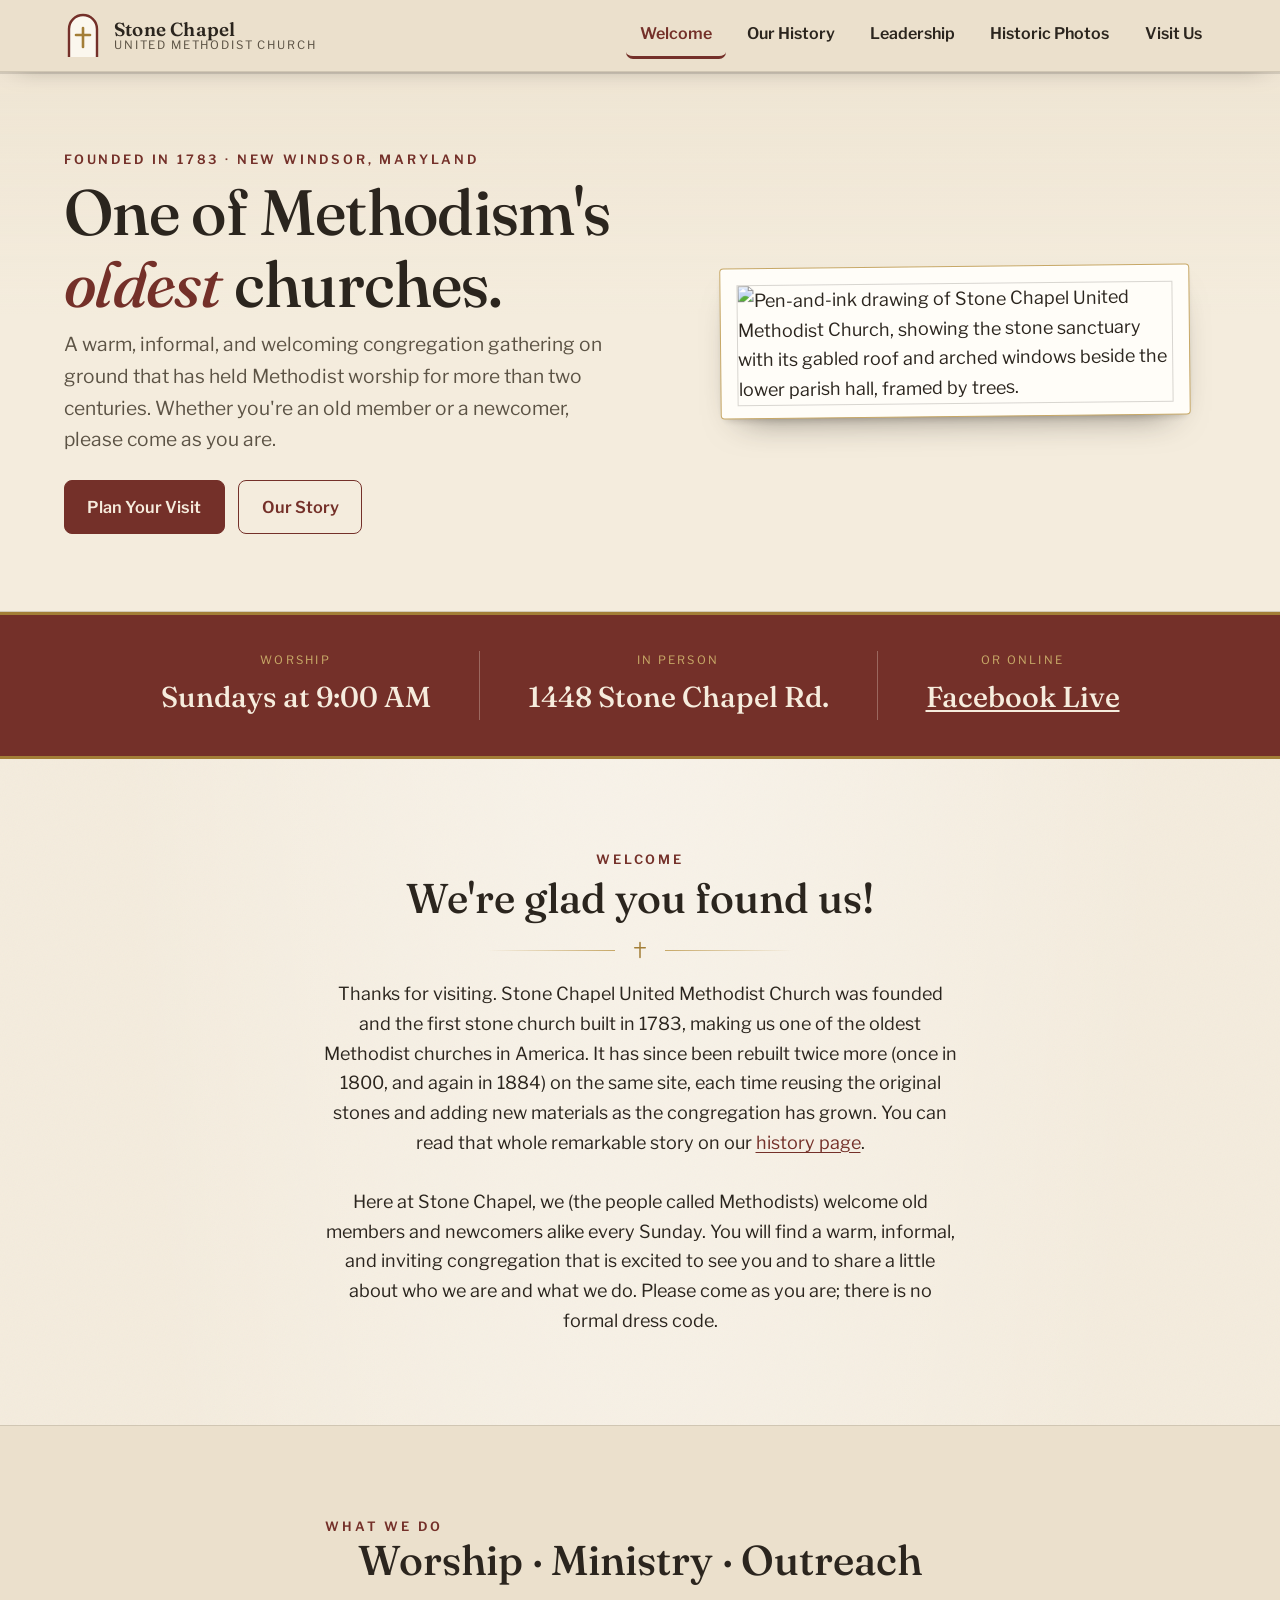
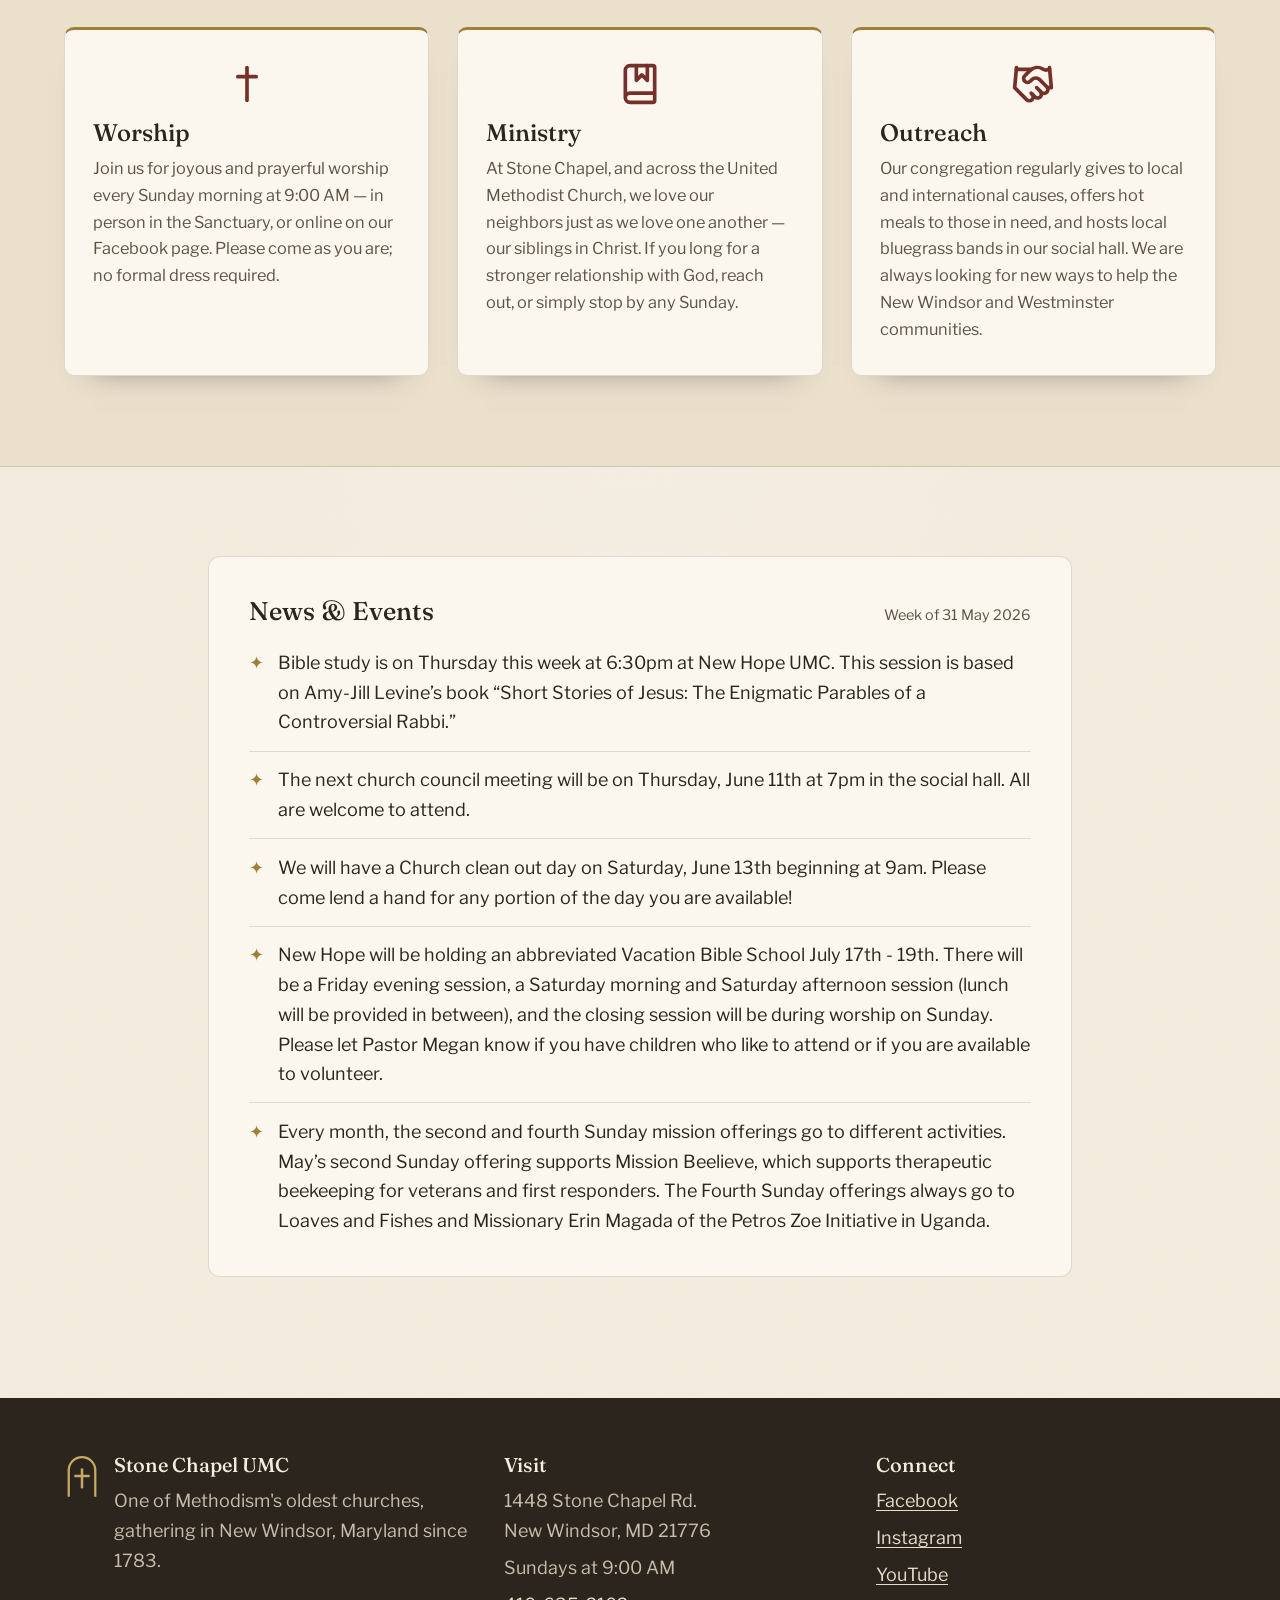
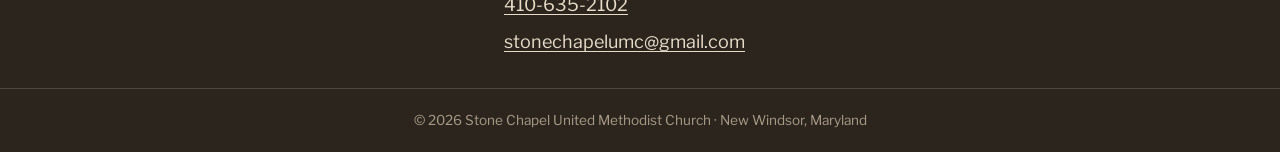
==== index.html @ 54eaf7ef "Added initial batch of site files." ====
<!doctype html>
<html lang="en">
    <head>
        <meta charset="UTF-8" />
        <meta name="viewport" content="width=device-width, initial-scale=1" />
        <title>Stone Chapel United Methodist Church — New Windsor, MD</title>
        <meta
            name="description"
            content="Stone Chapel UMC in New Windsor, Maryland — one of the oldest Methodist churches in America, founded in 1783. Worship with us Sundays at 9:00 AM, in person and on Facebook Live."
        />
        <link rel="canonical" href="https://stone-chapel.org/" />
        <meta
            property="og:title"
            content="Stone Chapel United Methodist Church"
        />
        <meta
            property="og:description"
            content="One of Methodism's oldest churches. Worship with us Sundays at 9:00 AM in New Windsor, Maryland."
        />
        <meta property="og:type" content="website" />
        <meta property="og:url" content="https://stone-chapel.org/" />
        <link rel="preconnect" href="https://fonts.googleapis.com" />
        <link rel="preconnect" href="https://fonts.gstatic.com" crossorigin />
        <link
            href="https://fonts.googleapis.com/css2?family=Fraunces:ital,opsz,wght@0,9..144,400..600;1,9..144,400..600&family=Libre+Franklin:wght@400;500;600;700&display=swap"
            rel="stylesheet"
        />
        <link rel="stylesheet" href="styles.css" />
    </head>
    <body>
        <a class="skip-link" href="#main">Skip to content</a>

        <!-- ===== HEADER / NAVIGATION =====
     To change a menu label, edit the text inside the <a> tags below
     on EVERY page (this nav is repeated on each page). -->
        <header class="site-header">
            <div class="wrap header-inner">
                <a
                    class="brand"
                    href="index.html"
                    aria-label="Stone Chapel UMC home"
                >
                    <svg
                        class="mark"
                        viewBox="0 0 38 46"
                        role="img"
                        aria-hidden="true"
                    >
                        <path
                            d="M5 45 V17 A14 14 0 0 1 33 17 V45"
                            fill="#FBF7EE"
                            stroke="#743029"
                            stroke-width="2.4"
                            stroke-linejoin="round"
                        />
                        <line
                            x1="19"
                            y1="16"
                            x2="19"
                            y2="35"
                            stroke="#A37E37"
                            stroke-width="2.6"
                            stroke-linecap="round"
                        />
                        <line
                            x1="12"
                            y1="23"
                            x2="26"
                            y2="23"
                            stroke="#A37E37"
                            stroke-width="2.6"
                            stroke-linecap="round"
                        />
                    </svg>
                    <span class="brand-text">
                        <span class="brand-name">Stone Chapel</span>
                        <span class="brand-tag">United Methodist Church</span>
                    </span>
                </a>
                <nav aria-label="Primary">
                    <ul class="tabs">
                        <li>
                            <a href="index.html" aria-current="page">Welcome</a>
                        </li>
                        <li><a href="history/">Our History</a></li>
                        <li><a href="staff/">Leadership</a></li>
                        <li><a href="photos/">Historic Photos</a></li>
                        <li><a href="contact-us/">Visit Us</a></li>
                    </ul>
                </nav>
            </div>
        </header>

        <main id="main">
            <!-- ===== HERO ===== -->
            <section class="hero">
                <div class="wrap hero-inner">
                    <div>
                        <p class="eyebrow reveal">
                            Founded in 1783 &middot; New Windsor, Maryland
                        </p>
                        <h1 class="reveal d1">
                            One of Methodism's <em>oldest</em> churches.
                        </h1>
                        <p class="hero-lead reveal d2">
                            A warm, informal, and welcoming congregation
                            gathering on ground that has held Methodist worship
                            for more than two centuries. Whether you're an old
                            member or a newcomer, please come as you are.
                        </p>
                        <div class="btn-row reveal d3">
                            <a class="btn btn-primary" href="contact-us/"
                                >Plan Your Visit</a
                            >
                            <a class="btn btn-ghost" href="history/"
                                >Our Story</a
                            >
                        </div>
                    </div>
                    <div class="hero-art reveal d2">
                        <figure class="hero-plate">
                            <img
                                src="assets/church-illustration.jpg"
                                alt="Pen-and-ink drawing of Stone Chapel United Methodist Church, showing the stone sanctuary with its gabled roof and arched windows beside the lower parish hall, framed by trees."
                            />
                            <!-- <figcaption>
                                Stone Chapel United Methodist Church &middot;
                                Est. 1783
                            </figcaption> -->
                        </figure>
                    </div>
                </div>
            </section>

            <!-- ===== WORSHIP "WHEN & WHERE" BAND — the most important info ===== -->
            <section
                class="worship-band"
                aria-label="Worship times and location"
            >
                <div class="wrap">
                    <div class="worship-item">
                        <span class="label">Worship</span>
                        <span class="value">Sundays at 9:00 AM</span>
                    </div>
                    <div class="worship-divider" aria-hidden="true"></div>
                    <div class="worship-item">
                        <span class="label">In Person</span>
                        <span class="value">1448 Stone Chapel Rd.</span>
                    </div>
                    <div class="worship-divider" aria-hidden="true"></div>
                    <div class="worship-item">
                        <span class="label">Or Online</span>
                        <span class="value"
                            ><a href="https://www.facebook.com/stonechapelUMC/"
                                >Facebook Live</a
                            ></span
                        >
                    </div>
                </div>
            </section>

            <!-- ===== WELCOME ===== -->
            <section class="section">
                <div class="narrow center">
                    <p class="eyebrow">Welcome</p>
                    <h2
                        style="
                            font-family: var(--display);
                            font-size: clamp(1.9rem, 4vw, 2.6rem);
                            margin: 0.3rem 0 1rem;
                        "
                    >
                        We're glad you found us!
                    </h2>
                    <div class="flourish" aria-hidden="true">
                        <svg viewBox="0 0 24 24">
                            <path
                                d="M12 2v20M5 9h14"
                                stroke="#A37E37"
                                stroke-width="2"
                                stroke-linecap="round"
                            />
                        </svg>
                    </div>
                    <p style="margin-inline: auto">
                        Thanks for visiting. Stone Chapel United Methodist
                        Church was founded and the first stone church built in
                        1783, making us one of the oldest Methodist churches in
                        America. It has since been rebuilt twice more (once in
                        1800, and again in 1884) on the same site, each time
                        reusing the original stones and adding new materials as
                        the congregation has grown. You can read that whole
                        remarkable story on our
                        <a href="history/">history page</a>.
                    </p>
                    <br />
                    <p style="margin-inline: auto">
                        Here at Stone Chapel, we (the people called Methodists)
                        welcome old members and newcomers alike every Sunday.
                        You will find a warm, informal, and inviting
                        congregation that is excited to see you and to share a
                        little about who we are and what we do. Please come as
                        you are; there is no formal dress code.
                    </p>
                </div>
            </section>

            <!-- ===== THREE THEMES ===== -->
            <section
                class="section"
                style="
                    background: var(--parchment-deep);
                    border-block: 1px solid var(--line);
                "
            >
                <div class="wrap">
                    <div class="section-head">
                        <p class="eyebrow">What We Do</p>
                        <h2>Worship &middot; Ministry &middot; Outreach</h2>
                    </div>
                    <div class="themes">
                        <article class="theme-card reveal">
                            <svg
                                class="icon"
                                viewBox="0 0 24 24"
                                fill="none"
                                stroke="currentColor"
                                stroke-width="2"
                                stroke-linecap="round"
                                stroke-linejoin="round"
                                aria-hidden="true"
                            >
                                <path d="M12 3v18" />
                                <path d="M7 8h10" />
                            </svg>
                            <h3>Worship</h3>
                            <p>
                                Join us for joyous and prayerful worship every
                                Sunday morning at 9:00 AM &mdash; in person in
                                the Sanctuary, or online on our Facebook page.
                                Please come as you are; no formal dress
                                required.
                            </p>
                        </article>
                        <article class="theme-card reveal d1">
                            <svg
                                class="icon"
                                viewBox="0 0 24 24"
                                fill="none"
                                stroke="currentColor"
                                stroke-width="2"
                                stroke-linecap="round"
                                stroke-linejoin="round"
                                aria-hidden="true"
                            >
                                <path d="M10 2v8l3-3 3 3V2" />
                                <path
                                    d="M4 19.5v-15A2.5 2.5 0 0 1 6.5 2H19a1 1 0 0 1 1 1v18a1 1 0 0 1-1 1H6.5a1 1 0 0 1 0-5H20"
                                />
                            </svg>
                            <h3>Ministry</h3>
                            <p>
                                At Stone Chapel, and across the United Methodist
                                Church, we love our neighbors just as we love
                                one another &mdash; our siblings in Christ. If
                                you long for a stronger relationship with God,
                                reach out, or simply stop by any Sunday.
                            </p>
                        </article>
                        <article class="theme-card reveal d2">
                            <svg
                                class="icon"
                                viewBox="0 0 24 24"
                                fill="none"
                                stroke="currentColor"
                                stroke-width="2"
                                stroke-linecap="round"
                                stroke-linejoin="round"
                                aria-hidden="true"
                            >
                                <path d="m11 17 2 2a1 1 0 1 0 3-3" />
                                <path
                                    d="m14 14 2.5 2.5a1 1 0 1 0 3-3l-3.88-3.88a3 3 0 0 0-4.24 0l-.88.88a1 1 0 1 1-3-3l2.81-2.81a5.79 5.79 0 0 1 7.06-.87l.47.28a2 2 0 0 0 1.42.25L21 4"
                                />
                                <path d="m21 3 1 11h-2" />
                                <path d="M3 3 2 14l6.5 6.5a1 1 0 1 0 3-3" />
                                <path d="M3 4h8" />
                            </svg>
                            <h3>Outreach</h3>
                            <p>
                                Our congregation regularly gives to local and
                                international causes, offers hot meals to those
                                in need, and hosts local bluegrass bands in our
                                social hall. We are always looking for new ways
                                to help the New Windsor and Westminster
                                communities.
                            </p>
                        </article>
                    </div>
                </div>
            </section>

            <!-- ===== NEWS / ANNOUNCEMENTS =====
       THIS IS THE ONE PLACE TO UPDATE WEEKLY ANNOUNCEMENTS.
       Change the date in <span class="asof"> and edit the <li> items below. -->
            <section class="section">
                <div class="wrap" style="max-width: 54rem">
                    <div class="news">
                        <div class="news-head">
                            <h3>News &amp; Events</h3>
                            <span class="asof">Week of 31 May 2026</span>
                        </div>
                        <ul>
                            <li>
                                <p>
                                    Bible study is on Thursday this week at
                                    6:30pm at New Hope UMC. This session is
                                    based on Amy-Jill Levine’s book “Short
                                    Stories of Jesus: The Enigmatic Parables of
                                    a Controversial Rabbi.”
                                </p>
                            </li>
                            <li>
                                <p>
                                    The next church council meeting will be on
                                    Thursday, June 11th at 7pm in the social
                                    hall. All are welcome to attend.
                                </p>
                            </li>
                            <li>
                                <p>
                                    We will have a Church clean out day on
                                    Saturday, June 13th beginning at 9am. Please
                                    come lend a hand for any portion of the day
                                    you are available!
                                </p>
                            </li>
                            <li>
                                <p>
                                    New Hope will be holding an abbreviated
                                    Vacation Bible School July 17th - 19th.
                                    There will be a Friday evening session, a
                                    Saturday morning and Saturday afternoon
                                    session (lunch will be provided in between),
                                    and the closing session will be during
                                    worship on Sunday. Please let Pastor Megan
                                    know if you have children who like to attend
                                    or if you are available to volunteer.
                                </p>
                            </li>
                            <li>
                                <p>
                                    Every month, the second and fourth Sunday
                                    mission offerings go to different
                                    activities. May’s second Sunday offering
                                    supports Mission Beelieve, which supports
                                    therapeutic beekeeping for veterans and
                                    first responders. The Fourth Sunday
                                    offerings always go to Loaves and Fishes and
                                    Missionary Erin Magada of the Petros Zoe
                                    Initiative in Uganda.
                                </p>
                            </li>
                        </ul>
                    </div>
                </div>
            </section>
        </main>

        <!-- ===== FOOTER ===== -->
        <footer class="site-footer">
            <div class="wrap footer-inner">
                <div>
                    <div class="footer-brand">
                        <svg
                            class="mark"
                            viewBox="0 0 38 46"
                            aria-hidden="true"
                        >
                            <path
                                d="M5 45 V17 A14 14 0 0 1 33 17 V45"
                                fill="none"
                                stroke="#C7A867"
                                stroke-width="2.4"
                                stroke-linejoin="round"
                            />
                            <line
                                x1="19"
                                y1="16"
                                x2="19"
                                y2="35"
                                stroke="#C7A867"
                                stroke-width="2.6"
                                stroke-linecap="round"
                            />
                            <line
                                x1="12"
                                y1="23"
                                x2="26"
                                y2="23"
                                stroke="#C7A867"
                                stroke-width="2.6"
                                stroke-linecap="round"
                            />
                        </svg>
                        <div>
                            <h4>Stone Chapel UMC</h4>
                            <p>
                                One of Methodism's oldest churches, gathering in
                                New Windsor, Maryland since 1783.
                            </p>
                        </div>
                    </div>
                </div>
                <div>
                    <h4>Visit</h4>
                    <ul class="footer-links">
                        <li>
                            1448 Stone Chapel Rd.<br />New Windsor, MD 21776
                        </li>
                        <li>Sundays at 9:00 AM</li>
                        <li><a href="tel:+14106352102">410-635-2102</a></li>
                        <li>
                            <a href="mailto:stonechapelumc@gmail.com"
                                >stonechapelumc@gmail.com</a
                            >
                        </li>
                    </ul>
                </div>
                <div>
                    <h4>Connect</h4>
                    <ul class="footer-links">
                        <li>
                            <a href="https://www.facebook.com/stonechapelUMC/"
                                >Facebook</a
                            >
                        </li>
                        <li>
                            <a href="https://www.instagram.com/stonechapelumcmd"
                                >Instagram</a
                            >
                        </li>
                        <li>
                            <a
                                href="https://www.youtube.com/channel/UCcFoDdDNUgQaT7s1p5VLagA"
                                >YouTube</a
                            >
                        </li>
                    </ul>
                </div>
            </div>
            <div class="footer-bottom">
                &copy; <span id="yr">2026</span> Stone Chapel United Methodist
                Church &middot; New Windsor, Maryland
            </div>
        </footer>
        <script>
            document.getElementById("yr").textContent =
                new Date().getFullYear();
        </script>
    </body>
</html>
---- styles.css ----
/* ============================================================
   STONE CHAPEL UNITED METHODIST CHURCH
   Shared stylesheet — "Etched in Stone"
   A warm, historic, highly legible design for an old congregation.
   Edit colors and type here once; every page updates.
   ============================================================ */

/* ---- Fonts (loaded from Google Fonts in each page's <head>) ----
   Display:  Fraunces  — a warm, antique-feeling serif for headings
   Body:     Libre Franklin — a clean, legible American grotesque   */

:root {
  /* Palette — warm parchment, ink, oxblood, antique gold, stone */
  --parchment:       #F4ECDD;
  --parchment-deep:  #EBE0CC;
  --surface:         #FBF7EE;
  --ink:             #2B251E;
  --ink-soft:        #5C5345;
  --oxblood:         #743029;
  --oxblood-deep:    #57211C;
  --gold:            #A37E37;
  --gold-soft:       #C7A867;
  --stone:           #9A8F7D;
  --stone-light:     #CFC5B2;
  --line:            rgba(43, 37, 30, 0.14);
  --line-strong:     rgba(43, 37, 30, 0.30);

  --display: "Fraunces", Georgia, "Times New Roman", serif;
  --body:    "Libre Franklin", "Segoe UI", system-ui, -apple-system, sans-serif;

  /* Comfortable reading measure */
  --measure: 40rem;
  --wide:    72rem;
}

/* ---- Reset ---- */
*, *::before, *::after { box-sizing: border-box; margin: 0; padding: 0; }

html { scroll-behavior: smooth; }
@media (prefers-reduced-motion: reduce) {
  html { scroll-behavior: auto; }
  *, *::before, *::after { animation: none !important; transition: none !important; }
}

body {
  font-family: var(--body);
  font-size: 1.125rem;          /* 18px — generous for older readers */
  line-height: 1.65;
  color: var(--ink);
  background-color: var(--parchment);
  /* Subtle paper grain */
  background-image:
    radial-gradient(ellipse at top, rgba(255,255,255,0.45), transparent 60%),
    url("data:image/svg+xml,%3Csvg xmlns='http://www.w3.org/2000/svg' width='120' height='120'%3E%3Cfilter id='n'%3E%3CfeTurbulence type='fractalNoise' baseFrequency='0.9' numOctaves='2' stitchTiles='stitch'/%3E%3C/filter%3E%3Crect width='100%25' height='100%25' filter='url(%23n)' opacity='0.035'/%3E%3C/svg%3E");
  -webkit-font-smoothing: antialiased;
  text-rendering: optimizeLegibility;
  min-height: 100vh;
}

/* ---- Skip link (accessibility) ---- */
.skip-link {
  position: absolute;
  left: -999px;
  top: 0;
  background: var(--ink);
  color: var(--parchment);
  padding: 0.75rem 1.25rem;
  z-index: 200;
  border-radius: 0 0 6px 0;
}
.skip-link:focus { left: 0; }

/* ---- Typography ---- */
h1, h2, h3, h4 {
  font-family: var(--display);
  font-weight: 500;
  line-height: 1.12;
  color: var(--ink);
  font-optical-sizing: auto;
}
p { max-width: var(--measure); }
a { color: var(--oxblood); text-underline-offset: 3px; }
a:hover { color: var(--oxblood-deep); }

:focus-visible {
  outline: 3px solid var(--gold);
  outline-offset: 3px;
  border-radius: 2px;
}

.eyebrow {
  font-family: var(--body);
  font-size: 0.8rem;
  font-weight: 600;
  letter-spacing: 0.22em;
  text-transform: uppercase;
  color: var(--oxblood);
}

/* ---- Layout helpers ---- */
.wrap   { width: min(var(--wide), 92%); margin-inline: auto; }
.narrow { width: min(var(--measure), 92%); margin-inline: auto; }
.section { padding: clamp(3rem, 7vw, 6rem) 0; }
.center { text-align: center; }

/* Decorative center flourish: ✦ flanked by rules */
.flourish {
  display: flex;
  align-items: center;
  justify-content: center;
  gap: 1rem;
  color: var(--gold);
  margin: 1.25rem auto;
}
.flourish::before, .flourish::after {
  content: "";
  height: 1px;
  width: min(8rem, 22vw);
  background: linear-gradient(90deg, transparent, var(--gold-soft));
}
.flourish::after { transform: scaleX(-1); }
.flourish svg { width: 18px; height: 18px; flex: none; }

/* ============================================================
   HEADER + TABULAR NAVIGATION
   A simple, high-contrast tab bar. No hidden menus — on small
   screens the tabs wrap into large, tappable rows.
   ============================================================ */
.site-header {
  position: sticky;
  top: 0;
  z-index: 100;
  background: var(--parchment-deep);
  border-bottom: 1px solid var(--line);
  box-shadow: 0 2px 0 var(--line), 0 10px 24px -18px rgba(43,37,30,0.5);
}
.header-inner {
  display: flex;
  flex-wrap: wrap;
  align-items: center;
  justify-content: space-between;
  gap: 0.5rem 1.5rem;
  padding: 0.75rem 0;
}
.brand { display: flex; align-items: center; gap: 0.75rem; text-decoration: none; }
.brand .mark { width: 38px; height: 46px; flex: none; }
.brand-text { display: flex; flex-direction: column; line-height: 1.05; }
.brand-name {
  font-family: var(--display);
  font-weight: 600;
  font-size: 1.18rem;
  color: var(--ink);
  letter-spacing: 0.01em;
}
.brand-tag {
  font-size: 0.72rem;
  letter-spacing: 0.16em;
  text-transform: uppercase;
  color: var(--ink-soft);
}

/* Tabs */
.tabs {
  display: flex;
  flex-wrap: wrap;
  gap: 0.15rem 0.4rem;
  list-style: none;
}
.tabs a {
  display: block;
  font-family: var(--body);
  font-weight: 600;
  font-size: 1rem;
  color: var(--ink);
  text-decoration: none;
  padding: 0.55rem 0.9rem;
  border-radius: 7px;
  border-bottom: 3px solid transparent;
  transition: background-color 0.15s ease, border-color 0.15s ease, color 0.15s ease;
}
.tabs a:hover { background: rgba(116,48,41,0.08); color: var(--oxblood); }
.tabs a[aria-current="page"] {
  color: var(--oxblood);
  border-bottom-color: var(--oxblood);
}

/* ============================================================
   HERO (home)
   ============================================================ */
.hero {
  position: relative;
  overflow: hidden;
  background:
    linear-gradient(180deg, rgba(235,224,204,0.55), transparent 45%),
    var(--parchment);
  border-bottom: 1px solid var(--line);
}
.hero-inner {
  display: grid;
  grid-template-columns: 1.05fr 0.95fr;
  gap: clamp(1.5rem, 4vw, 3.5rem);
  align-items: center;
  padding: clamp(2.5rem, 6vw, 5rem) 0;
}
.hero h1 {
  font-size: clamp(2.4rem, 5.5vw, 4rem);
  font-weight: 500;
  letter-spacing: -0.01em;
  margin: 0.4rem 0 0.6rem;
}
.hero h1 em { font-style: italic; color: var(--oxblood); }
.hero-lead {
  font-size: 1.2rem;
  color: var(--ink-soft);
  max-width: 34rem;
}
.hero-art { display: flex; justify-content: center; }
.hero-art svg { width: 100%; max-width: 460px; height: auto; }

/* Pen-and-ink illustration framed as a "tipped-in plate" */
.hero-plate {
  margin: 0;
  width: 100%;
  max-width: 470px;
  background: #FFFDF8;                 /* clean cream mat behind the white drawing */
  padding: 16px 16px 12px;
  border: 1px solid var(--gold-soft);
  border-radius: 4px;
  box-shadow:
    0 1px 0 rgba(255,255,255,0.7) inset,
    0 18px 36px -22px rgba(43,37,30,0.65),
    0 4px 10px -6px rgba(43,37,30,0.4);
  transform: rotate(-0.6deg);          /* a hair of tilt, like a pasted-in plate */
}
.hero-plate img {
  display: block;
  width: 100%;
  height: auto;
  border: 1px solid rgba(43,37,30,0.18);   /* thin keyline around the artwork */
}
.hero-plate figcaption {
  margin-top: 10px;
  text-align: center;
  font-family: var(--display);
  font-style: italic;
  font-size: 0.95rem;
  letter-spacing: 0.01em;
  color: var(--ink-soft);
}

@media (max-width: 820px) {
  .hero-inner { grid-template-columns: 1fr; text-align: center; }
  .hero-lead { margin-inline: auto; }
  .hero-art { order: -1; }
  .hero-art svg { max-width: 320px; }
  .hero-plate { max-width: 380px; transform: none; }   /* sit straight on small screens */
}

/* ============================================================
   WORSHIP "WHEN & WHERE" FEATURE BAND — the most important info
   ============================================================ */
.worship-band {
  background: var(--oxblood);
  color: #F6ECDD;
  border-top: 3px solid var(--gold);
  border-bottom: 3px solid var(--gold);
}
.worship-band .wrap {
  display: flex;
  flex-wrap: wrap;
  align-items: center;
  justify-content: center;
  gap: clamp(1rem, 4vw, 3rem);
  padding: clamp(1.5rem, 3.5vw, 2.25rem) 0;
  text-align: center;
}
.worship-item { display: flex; flex-direction: column; gap: 0.15rem; }
.worship-item .label {
  font-size: 0.72rem; letter-spacing: 0.2em; text-transform: uppercase;
  color: var(--gold-soft);
}
.worship-item .value {
  font-family: var(--display);
  font-size: clamp(1.3rem, 2.6vw, 1.8rem);
  font-weight: 500;
}
.worship-item .value a { color: #F6ECDD; }
.worship-divider { width: 1px; align-self: stretch; background: rgba(246,236,221,0.3); }
@media (max-width: 700px) { .worship-divider { display: none; } }

/* ============================================================
   SECTION HEADINGS
   ============================================================ */
.section-head { text-align: center; margin-bottom: clamp(1.5rem, 4vw, 2.75rem); }
.section-head h2 { font-size: clamp(1.9rem, 4vw, 2.6rem); }

/* ============================================================
   THREE THEMES — Worship / Ministry / Outreach cards
   ============================================================ */
.themes {
  display: grid;
  grid-template-columns: repeat(3, 1fr);
  gap: clamp(1rem, 2.5vw, 1.75rem);
}
@media (max-width: 800px) { .themes { grid-template-columns: 1fr; } }
.theme-card {
  background: var(--surface);
  border: 1px solid var(--line);
  border-top: 3px solid var(--gold);
  border-radius: 10px;
  padding: 2rem 1.75rem;
  box-shadow: 0 18px 30px -28px rgba(43,37,30,0.7);
}
.theme-card .icon { width: 44px; height: 44px; color: var(--oxblood); margin: 0 auto 0.85rem; display: block; }
.theme-card h3 { font-size: 1.5rem; margin-bottom: 0.5rem; }
.theme-card p { color: var(--ink-soft); font-size: 1.02rem; }

/* ============================================================
   BUTTONS
   ============================================================ */
.btn {
  display: inline-flex;
  align-items: center;
  gap: 0.5rem;
  font-family: var(--body);
  font-weight: 600;
  font-size: 1.02rem;
  text-decoration: none;
  padding: 0.8rem 1.4rem;
  border-radius: 8px;
  border: 1.5px solid var(--oxblood);
  transition: transform 0.12s ease, background-color 0.15s ease, color 0.15s ease;
}
.btn-primary { background: var(--oxblood); color: #F6ECDD; }
.btn-primary:hover { background: var(--oxblood-deep); color: #fff; transform: translateY(-2px); }
.btn-ghost { background: transparent; color: var(--oxblood); }
.btn-ghost:hover { background: rgba(116,48,41,0.08); transform: translateY(-2px); }
.btn-row { display: flex; flex-wrap: wrap; gap: 0.85rem; margin-top: 1.5rem; }
.hero .btn-row { justify-content: flex-start; }
@media (max-width: 820px) { .hero .btn-row { justify-content: center; } }

/* ============================================================
   PROSE (history + long reading)
   ============================================================ */
.prose { font-size: 1.14rem; }
.prose h2 {
  font-size: clamp(1.7rem, 3.4vw, 2.2rem);
  margin: 2.5rem 0 0.85rem;
  color: var(--oxblood);
}
.prose h2:first-of-type { margin-top: 1rem; }
.prose p { margin-bottom: 1.15rem; }
.prose p + p { margin-top: 0; }
/* Drop cap on the first paragraph */
.prose > .lede::first-letter {
  font-family: var(--display);
  font-weight: 600;
  font-size: 3.4em;
  line-height: 0.8;
  float: left;
  padding: 0.08em 0.12em 0 0;
  color: var(--oxblood);
}
.prose .lede { font-size: 1.25rem; }

blockquote.pullquote {
  font-family: var(--display);
  font-style: italic;
  font-size: 1.5rem;
  line-height: 1.35;
  color: var(--oxblood);
  border-left: 3px solid var(--gold);
  padding: 0.25rem 0 0.25rem 1.5rem;
  margin: 2rem 0;
  max-width: 38rem;
}

/* Figures / image slots */
figure.plate {
  margin: 2rem 0;
  background: var(--surface);
  border: 1px solid var(--line);
  border-radius: 10px;
  overflow: hidden;
}
figure.plate img { display: block; width: 100%; height: auto; }
figure.plate .placeholder {
  display: grid;
  place-items: center;
  text-align: center;
  aspect-ratio: 16 / 10;
  background:
    repeating-linear-gradient(45deg, rgba(154,143,125,0.10) 0 14px, transparent 14px 28px),
    var(--parchment-deep);
  color: var(--ink-soft);
  padding: 1.5rem;
}
figure.plate .placeholder span { font-size: 0.95rem; max-width: 28rem; }
figure.plate figcaption {
  padding: 0.85rem 1.1rem;
  font-size: 0.95rem;
  color: var(--ink-soft);
  border-top: 1px solid var(--line);
}

/* ---- Almanac timeline (the 1783 list) ---- */
.almanac {
  background: var(--surface);
  border: 1px solid var(--line);
  border-radius: 12px;
  padding: clamp(1.5rem, 3vw, 2.25rem);
  margin: 2rem 0;
}
.almanac h3 {
  font-size: 1.35rem; color: var(--oxblood);
  text-align: center; margin-bottom: 0.35rem;
}
.almanac .sub { text-align: center; color: var(--ink-soft); font-size: 0.95rem; margin-bottom: 1.5rem; }
.almanac ul { list-style: none; display: grid; gap: 0.9rem; }
.almanac li {
  display: grid;
  grid-template-columns: auto 1fr;
  gap: 1rem;
  align-items: baseline;
  padding-bottom: 0.9rem;
  border-bottom: 1px dotted var(--line-strong);
}
.almanac li:last-child { border-bottom: none; padding-bottom: 0; }
.almanac .when {
  font-family: var(--display);
  font-weight: 600;
  color: var(--oxblood);
  white-space: nowrap;
}

/* ============================================================
   STAFF / LEADERSHIP
   ============================================================ */
.leader-grid {
  display: grid;
  grid-template-columns: repeat(auto-fit, minmax(220px, 1fr));
  gap: clamp(1.25rem, 3vw, 2rem);
}
.leader {
  text-align: center;
  background: var(--surface);
  border: 1px solid var(--line);
  border-radius: 12px;
  padding: 2rem 1.25rem;
}
.leader.pastor { grid-column: 1 / -1; border-top: 3px solid var(--gold); }
.avatar {
  width: 104px; height: 104px;
  margin: 0 auto 1rem;
  border-radius: 50%;
  display: grid; place-items: center;
  background: radial-gradient(circle at 35% 30%, var(--stone-light), var(--stone));
  color: var(--surface);
  font-family: var(--display);
  font-size: 2.1rem; font-weight: 600;
  border: 3px solid var(--surface);
  box-shadow: 0 0 0 1px var(--line), 0 14px 26px -20px rgba(43,37,30,0.8);
  overflow: hidden;
}
.leader.pastor .avatar { width: 132px; height: 132px; font-size: 2.6rem; }
.avatar img { width: 100%; height: 100%; object-fit: cover; }
.leader .role {
  font-size: 0.78rem; letter-spacing: 0.16em; text-transform: uppercase;
  color: var(--gold); font-weight: 600;
}
.leader .name { font-family: var(--display); font-size: 1.4rem; margin-top: 0.15rem; }
.leader.pastor .name { font-size: 1.7rem; }

/* ============================================================
   PHOTO GALLERY (stub)
   ============================================================ */
.gallery {
  display: grid;
  grid-template-columns: repeat(auto-fill, minmax(220px, 1fr));
  gap: 1rem;
}
.photo-slot {
  aspect-ratio: 4 / 3;
  border-radius: 10px;
  display: grid; place-items: center;
  text-align: center;
  padding: 1rem;
  background:
    repeating-linear-gradient(45deg, rgba(154,143,125,0.10) 0 14px, transparent 14px 28px),
    var(--parchment-deep);
  border: 1px dashed var(--line-strong);
  color: var(--ink-soft);
  font-size: 0.9rem;
}

/* ---- Clickable thumbnails ---- */
.gallery figure.plate {
  margin: 0;
  cursor: zoom-in;
  transition: transform 0.15s ease, box-shadow 0.15s ease;
}
.gallery figure.plate:hover,
.gallery figure.plate:focus-within {
  transform: translateY(-3px);
  box-shadow: 0 18px 30px -22px rgba(43,37,30,0.8);
}
.gallery figure.plate img {
  aspect-ratio: 4 / 3;
  object-fit: cover;          /* square-crops the thumbnail for a tidy grid */
  width: 100%;
  height: auto;
}
/* The thumbnail button wrapper keeps things keyboard-accessible */
.gallery .thumb-btn {
  display: block;
  width: 100%;
  padding: 0;
  border: 0;
  background: none;
  cursor: zoom-in;
  font: inherit;
  color: inherit;
  text-align: left;
}

/* ============================================================
   LIGHTBOX MODAL
   ============================================================ */
.lightbox {
  position: fixed;
  inset: 0;
  z-index: 1000;
  display: none;
  align-items: center;
  justify-content: center;
  background: rgba(28, 23, 18, 0.92);
  padding: clamp(1rem, 4vw, 3rem);
  opacity: 0;
  transition: opacity 0.2s ease;
}
.lightbox.open { display: flex; opacity: 1; }
.lightbox-figure {
  margin: 0;
  max-width: min(1100px, 100%);
  max-height: 100%;
  display: flex;
  flex-direction: column;
  align-items: center;
  gap: 0.9rem;
}
.lightbox-figure img {
  max-width: 100%;
  max-height: 78vh;
  width: auto;
  height: auto;
  border-radius: 4px;
  background: #FFFDF8;
  padding: 10px;
  box-shadow: 0 30px 60px -20px rgba(0,0,0,0.7);
}
.lightbox-figure figcaption {
  color: #E7DCC8;
  font-family: var(--display);
  font-style: italic;
  font-size: 1.05rem;
  text-align: center;
  max-width: 46rem;
}
.lightbox-counter {
  color: var(--gold-soft);
  font-size: 0.8rem;
  letter-spacing: 0.18em;
  text-transform: uppercase;
}
/* Controls */
.lb-btn {
  position: absolute;
  background: rgba(251, 247, 238, 0.10);
  border: 1px solid rgba(251, 247, 238, 0.30);
  color: #F6ECDD;
  width: 52px; height: 52px;
  border-radius: 50%;
  display: grid; place-items: center;
  cursor: pointer;
  transition: background-color 0.15s ease, transform 0.12s ease;
}
.lb-btn:hover { background: rgba(251, 247, 238, 0.22); }
.lb-btn svg { width: 24px; height: 24px; }
.lb-close { top: clamp(1rem,3vw,2rem); right: clamp(1rem,3vw,2rem); }
.lb-prev  { left: clamp(0.5rem,2vw,2rem); top: 50%; transform: translateY(-50%); }
.lb-next  { right: clamp(0.5rem,2vw,2rem); top: 50%; transform: translateY(-50%); }
.lb-prev:hover { transform: translateY(-50%) scale(1.06); }
.lb-next:hover { transform: translateY(-50%) scale(1.06); }
.lb-btn:focus-visible { outline: 3px solid var(--gold); outline-offset: 3px; }
/* When only one image is present, hide the cycling arrows */
.lightbox[data-single="true"] .lb-prev,
.lightbox[data-single="true"] .lb-next { display: none; }

@media (max-width: 600px) {
  .lb-prev { left: 0.4rem; }
  .lb-next { right: 0.4rem; }
  .lb-btn { width: 44px; height: 44px; }
  .lightbox-figure img { max-height: 70vh; }
}
@media (prefers-reduced-motion: reduce) {
  .lightbox, .gallery figure.plate, .lb-btn { transition: none; }
}

.note-card {
  background: var(--surface);
  border: 1px solid var(--line);
  border-left: 4px solid var(--gold);
  border-radius: 8px;
  padding: 1.5rem 1.75rem;
  margin: 2rem 0;
}
.note-card p { max-width: none; }

/* ============================================================
   CONTACT
   ============================================================ */
.contact-grid {
  display: grid;
  grid-template-columns: 1fr 1fr;
  gap: clamp(1.5rem, 4vw, 3rem);
}
@media (max-width: 760px) { .contact-grid { grid-template-columns: 1fr; } }
.contact-list { list-style: none; display: grid; gap: 1.5rem; }
.contact-list li { display: grid; grid-template-columns: auto 1fr; gap: 1rem; align-items: start; }
.contact-list .ci { width: 30px; height: 30px; color: var(--oxblood); margin-top: 0.2rem; }
.contact-list .k { font-size: 0.78rem; letter-spacing: 0.14em; text-transform: uppercase; color: var(--ink-soft); }
.contact-list .v { font-family: var(--display); font-size: 1.3rem; }
.contact-list .v a { text-decoration: none; }
.contact-list .v a:hover { text-decoration: underline; }
.social-row { display: flex; flex-wrap: wrap; gap: 0.75rem; margin-top: 0.75rem; }
.social-btn {
  display: inline-flex; align-items: center; gap: 0.5rem;
  text-decoration: none; font-weight: 600;
  padding: 0.7rem 1.1rem; border-radius: 8px;
  border: 1.5px solid var(--line-strong); color: var(--ink);
  transition: background-color 0.15s ease, transform 0.12s ease;
}
.social-btn:hover { background: rgba(116,48,41,0.07); transform: translateY(-2px); color: var(--oxblood); }
.social-btn svg { width: 20px; height: 20px; }

/* ============================================================
   NEWS / ANNOUNCEMENTS
   ============================================================ */
.news {
  background: var(--surface);
  border: 1px solid var(--line);
  border-radius: 12px;
  padding: clamp(1.5rem, 3.5vw, 2.5rem);
}
.news-head { display: flex; flex-wrap: wrap; align-items: baseline; justify-content: space-between; gap: 0.5rem; margin-bottom: 1.25rem; }
.news-head h3 { font-size: 1.6rem; }
.news .asof { font-size: 0.9rem; color: var(--ink-soft); }
.news ul { list-style: none; display: grid; gap: 0.85rem; }
.news li {
  display: grid; grid-template-columns: auto 1fr; gap: 0.85rem;
  padding-bottom: 0.85rem; border-bottom: 1px solid var(--line);
}
.news li:last-child { border-bottom: none; padding-bottom: 0; }
.news li::before { content: "✦"; color: var(--gold); }
.news li p { max-width: none; margin: 0; }

/* ============================================================
   FOOTER
   ============================================================ */
.site-footer {
  background: var(--ink);
  color: #D9CFBE;
  margin-top: 2rem;
}
.footer-inner {
  display: grid;
  grid-template-columns: 1.2fr 1fr 1fr;
  gap: 2rem;
  padding: clamp(2.5rem, 5vw, 3.5rem) 0 2rem;
}
@media (max-width: 760px) { .footer-inner { grid-template-columns: 1fr; gap: 1.75rem; text-align: center; } }
.site-footer h4 { font-family: var(--display); color: #F4ECDD; font-size: 1.25rem; margin-bottom: 0.6rem; }
.site-footer a { color: #E7DCC8; }
.site-footer p, .site-footer li { color: #C9BEAB; max-width: none; }
.footer-links { list-style: none; display: grid; gap: 0.45rem; }
.footer-brand { display: flex; gap: 0.85rem; align-items: flex-start; }
@media (max-width: 760px) { .footer-brand { justify-content: center; } }
.footer-brand .mark { width: 36px; height: 44px; flex: none; }
.footer-bottom {
  border-top: 1px solid rgba(217,207,190,0.2);
  padding: 1.25rem 0;
  font-size: 0.85rem;
  color: #A99C86;
  text-align: center;
}

/* ============================================================
   ENTRANCE ANIMATION — one orchestrated, gentle reveal
   ============================================================ */
@media (prefers-reduced-motion: no-preference) {
  .reveal { opacity: 0; transform: translateY(14px); animation: rise 0.7s cubic-bezier(0.2,0.65,0.3,1) forwards; }
  .reveal.d1 { animation-delay: 0.08s; }
  .reveal.d2 { animation-delay: 0.18s; }
  .reveal.d3 { animation-delay: 0.30s; }
  .reveal.d4 { animation-delay: 0.42s; }
  @keyframes rise { to { opacity: 1; transform: translateY(0); } }
}
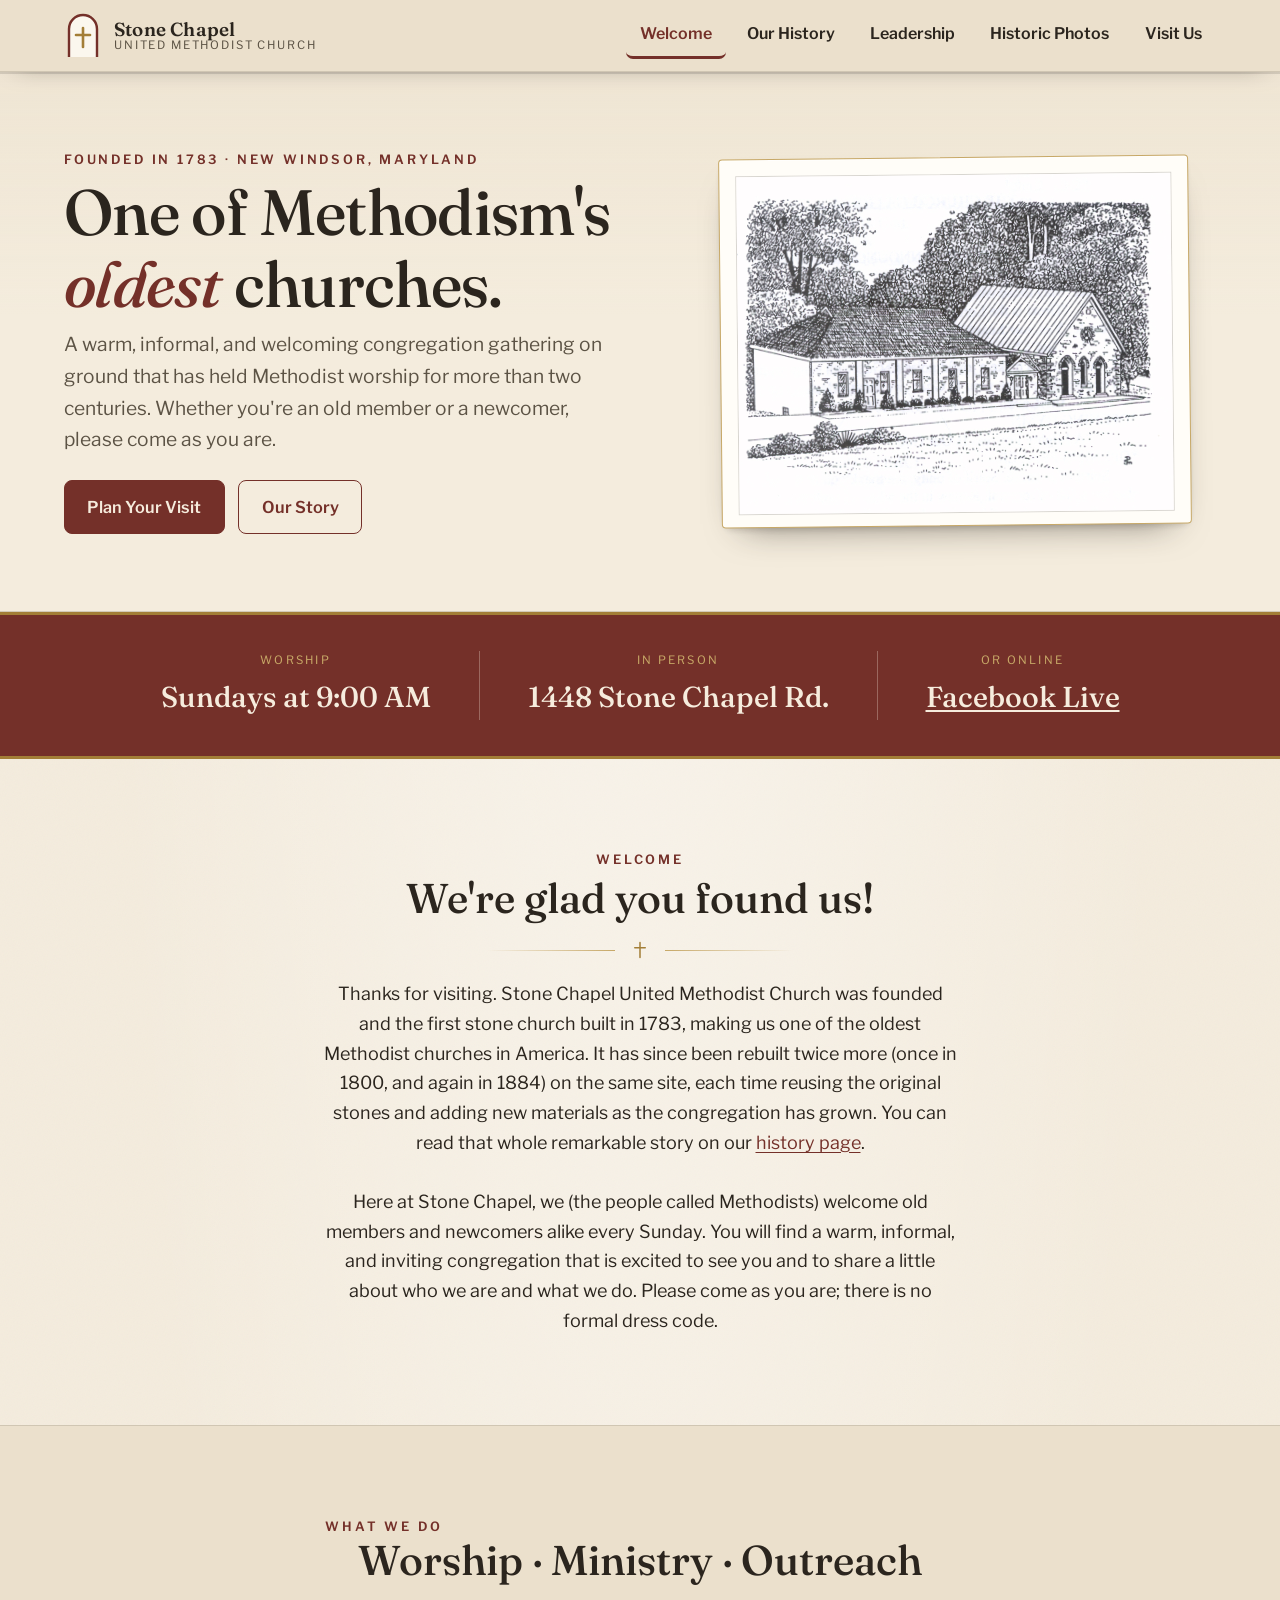
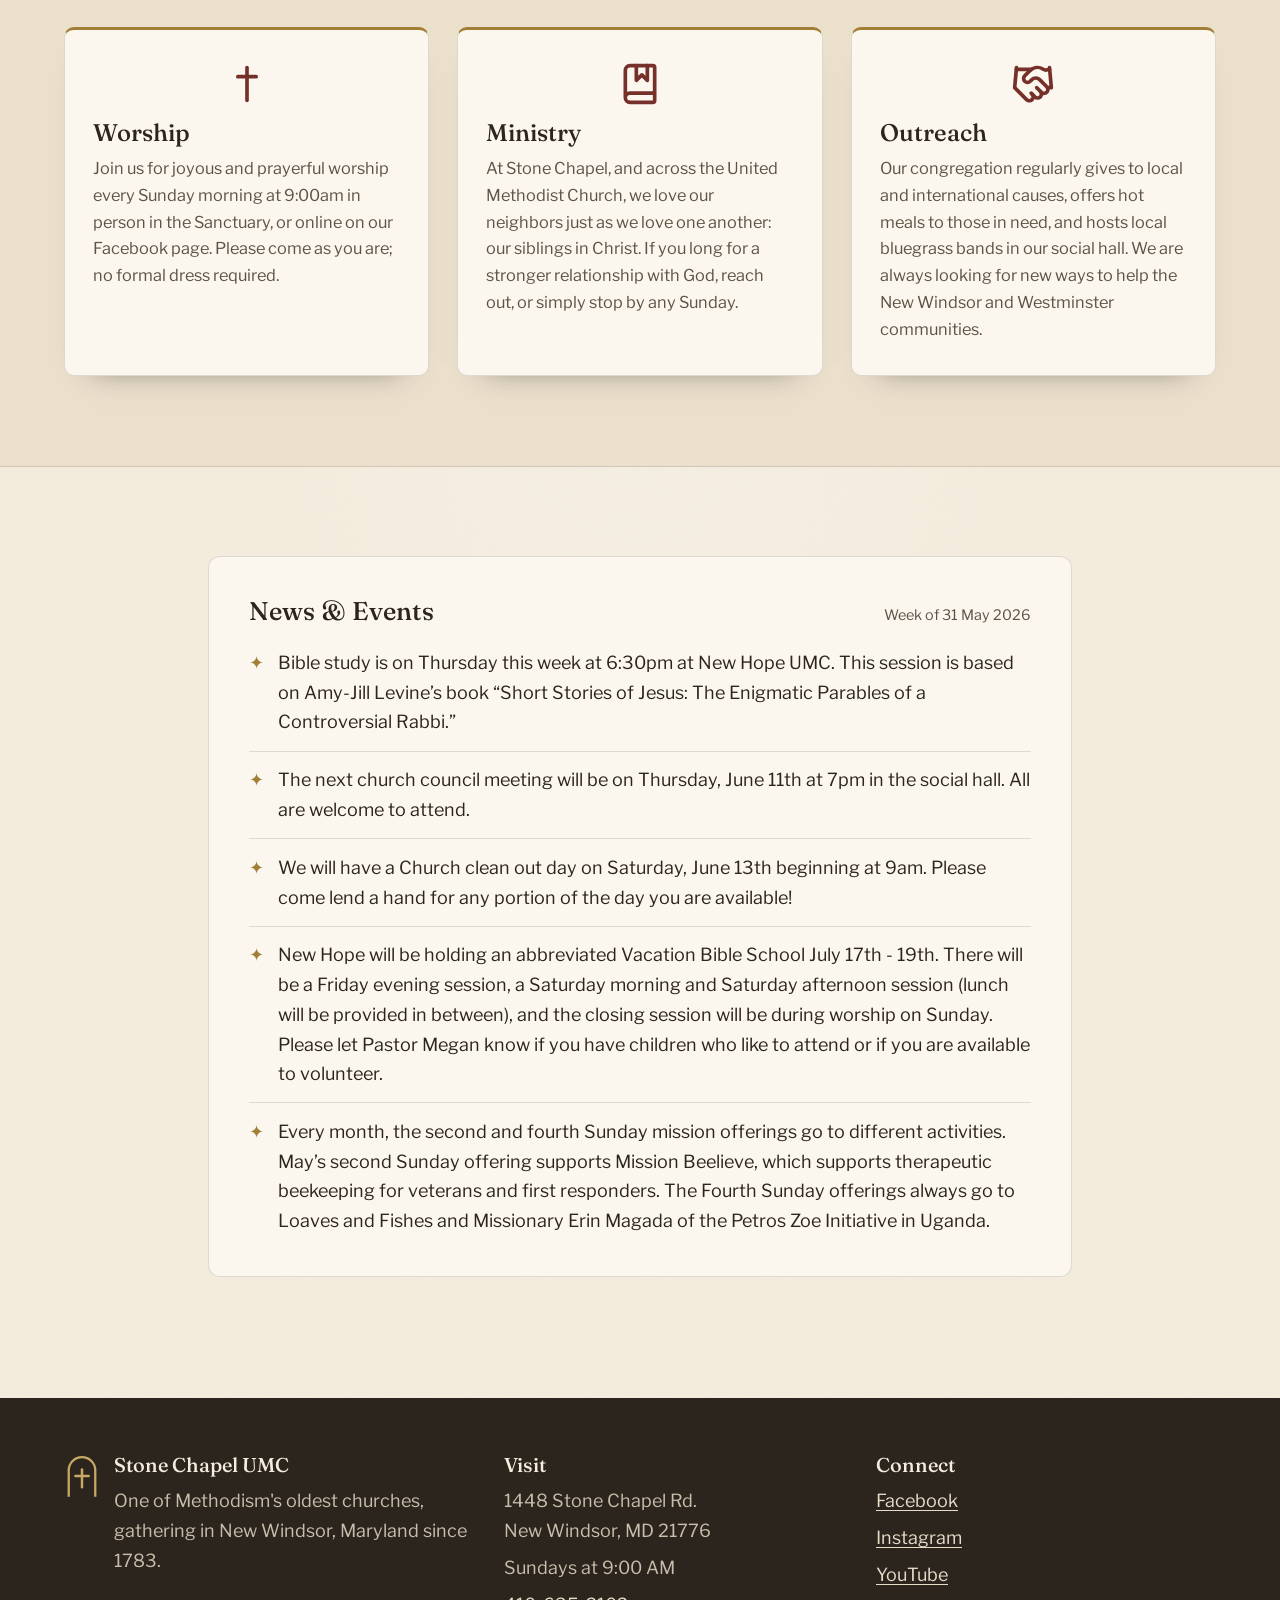
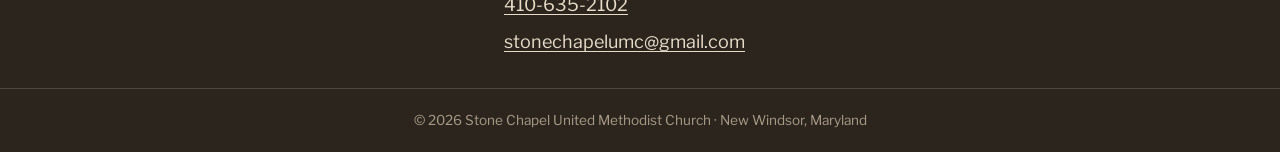
==== commit 892f96f6: "Updated index.html" ====
--- a/index.html
+++ b/index.html
@@ -236,7 +236,7 @@
                             <h3>Worship</h3>
                             <p>
                                 Join us for joyous and prayerful worship every
-                                Sunday morning at 9:00 AM &mdash; in person in
+                                Sunday morning at 9:00am in person in
                                 the Sanctuary, or online on our Facebook page.
                                 Please come as you are; no formal dress
                                 required.
@@ -262,7 +262,7 @@
                             <p>
                                 At Stone Chapel, and across the United Methodist
                                 Church, we love our neighbors just as we love
-                                one another &mdash; our siblings in Christ. If
+                                one another: our siblings in Christ. If
                                 you long for a stronger relationship with God,
                                 reach out, or simply stop by any Sunday.
                             </p>
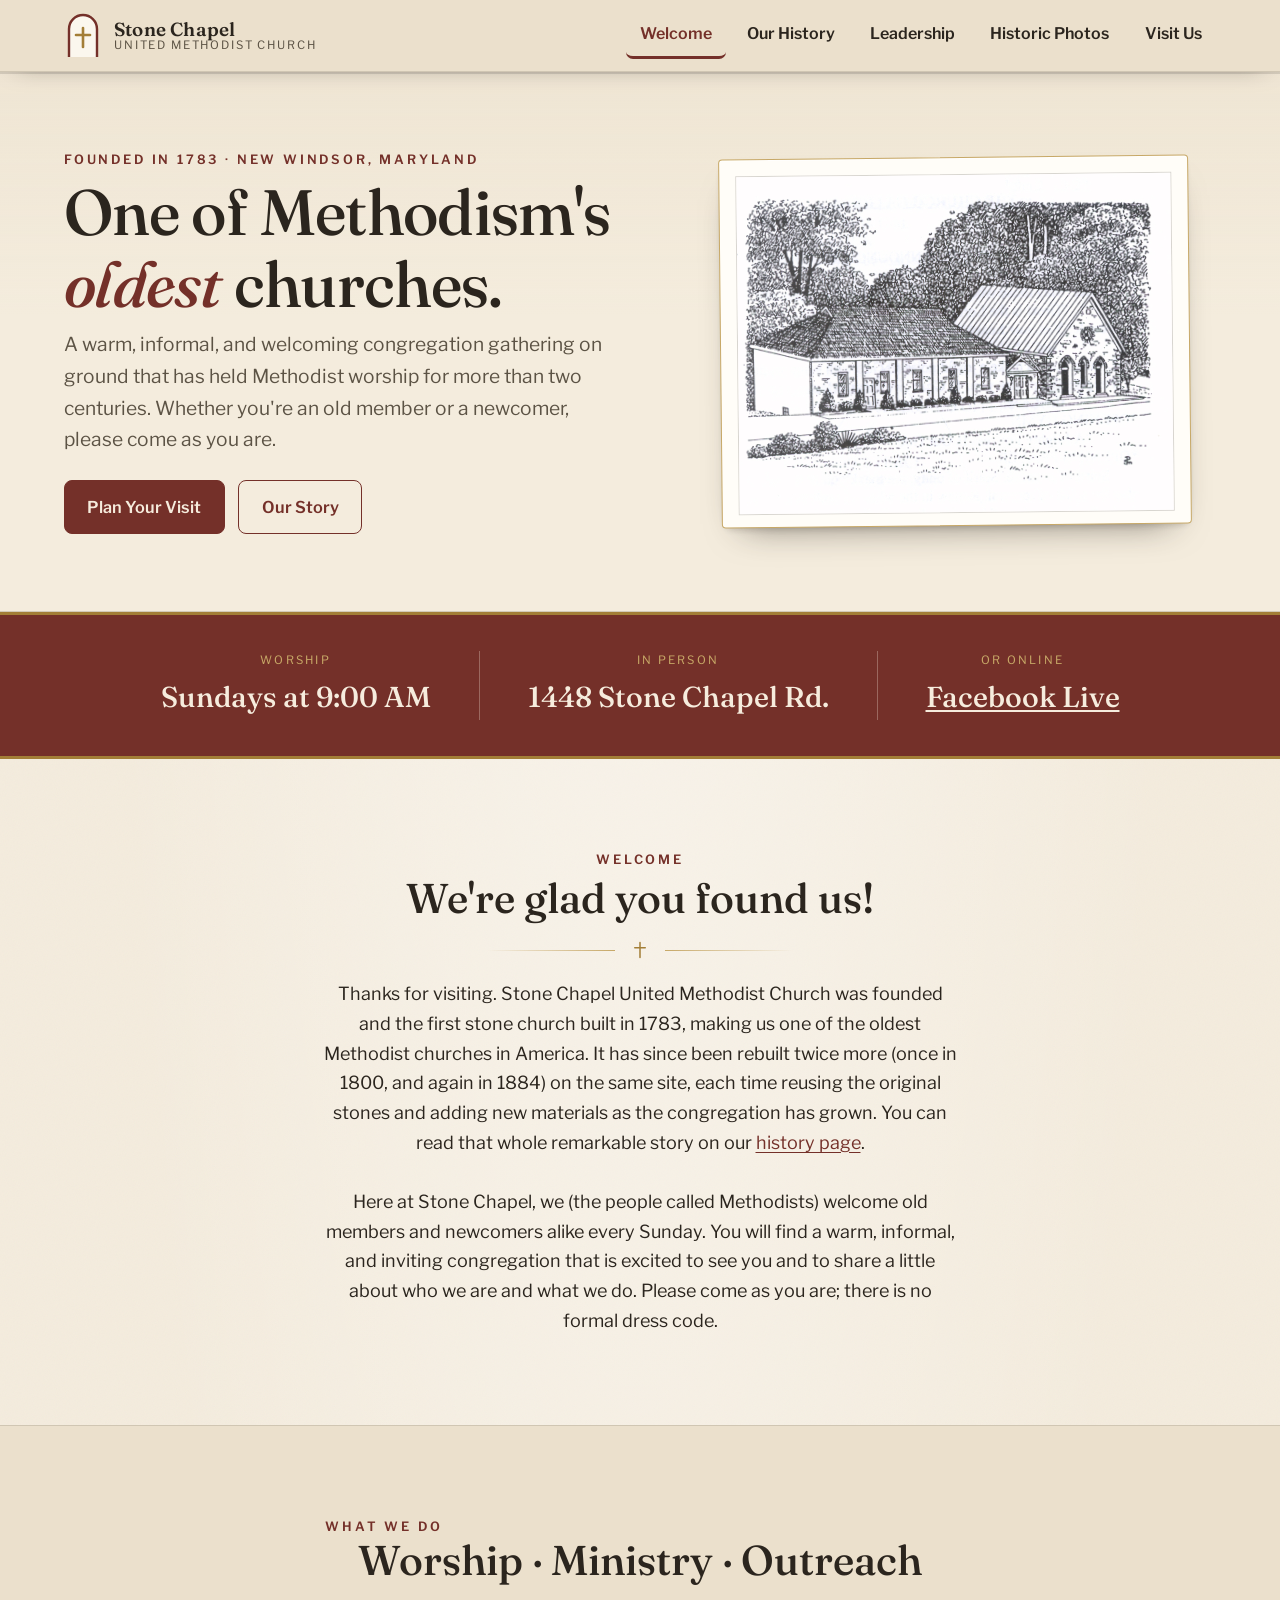
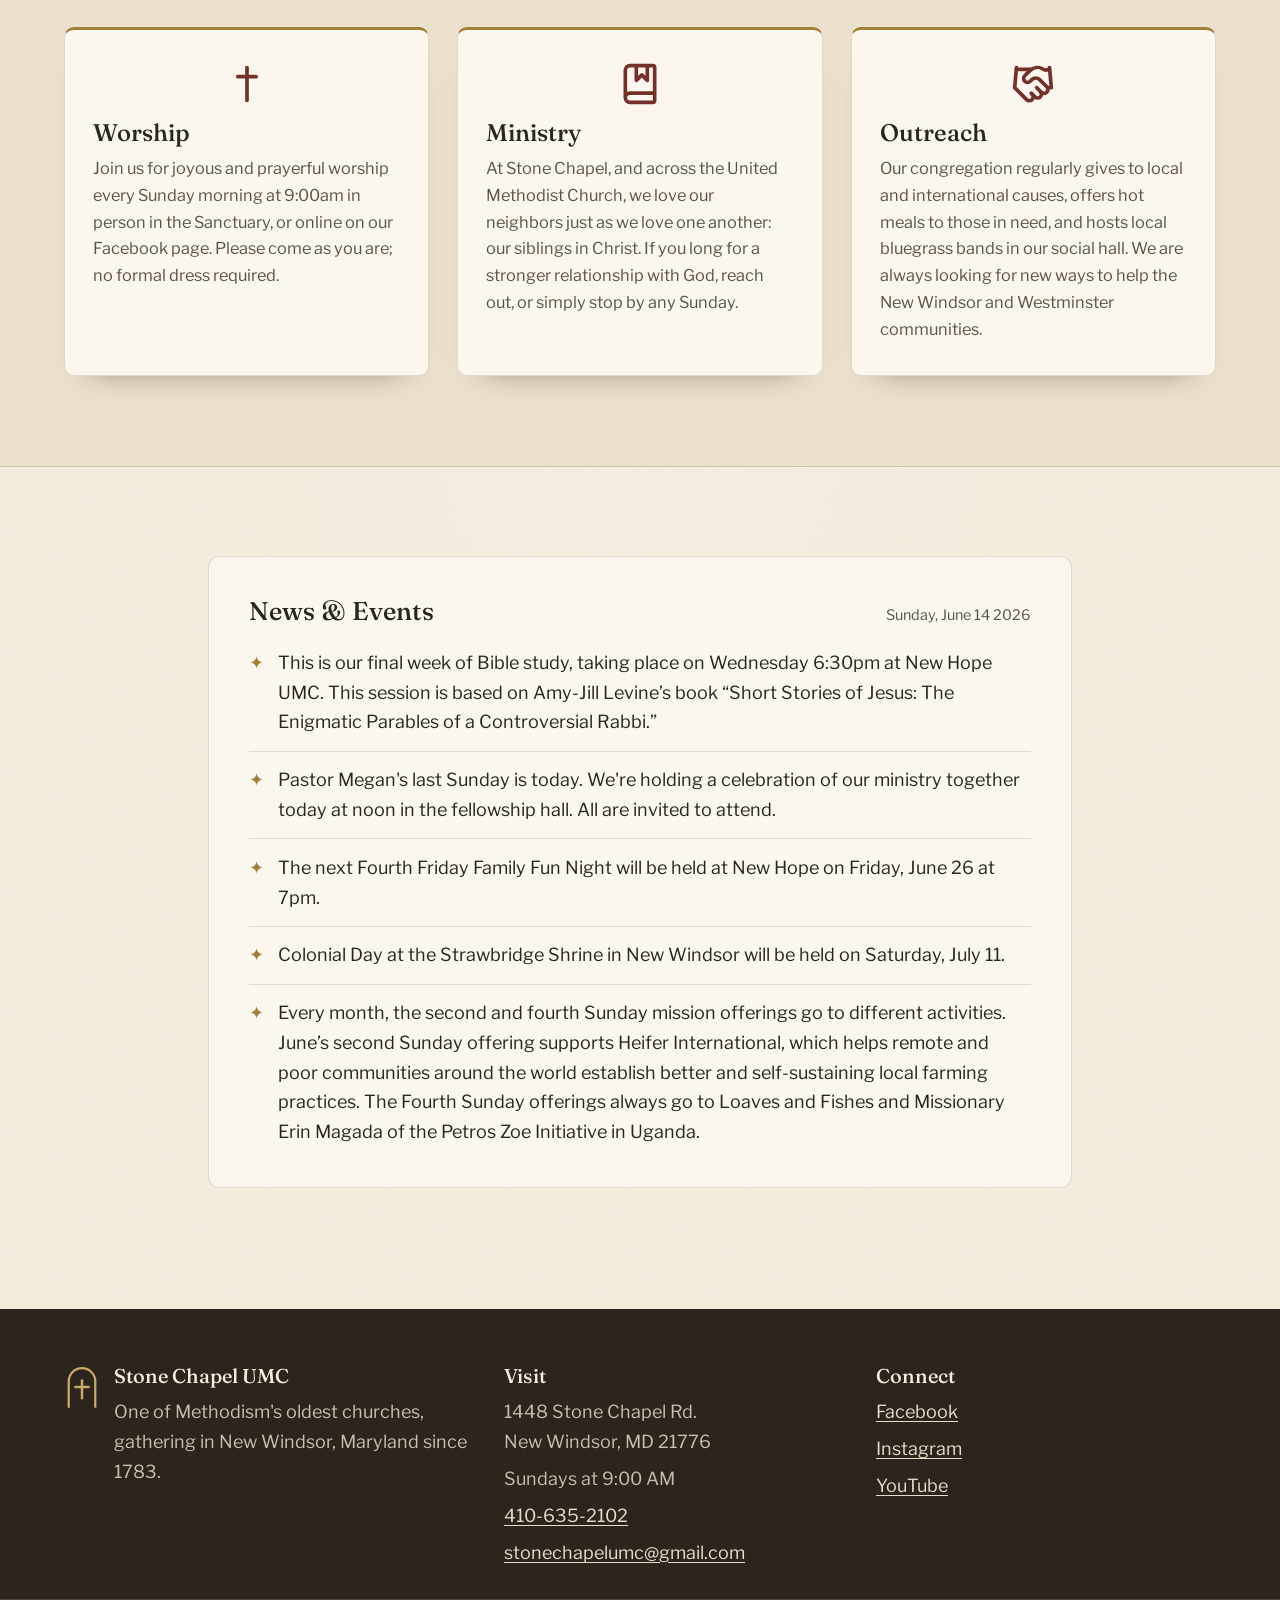
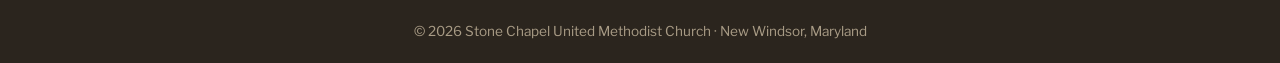
==== commit 6d2385f2: "Updated this week's announcements." ====
--- a/index.html
+++ b/index.html
@@ -25,6 +25,11 @@
             href="https://fonts.googleapis.com/css2?family=Fraunces:ital,opsz,wght@0,9..144,400..600;1,9..144,400..600&family=Libre+Franklin:wght@400;500;600;700&display=swap"
             rel="stylesheet"
         />
+        
+        <link rel="icon" href="favicon.ico" sizes="any">
+        <link rel="icon" href="icon.svg" type="image/svg+xml">
+        <link rel="apple-touch-icon" href="apple-touch-icon.png">
+        
         <link rel="stylesheet" href="styles.css" />
     </head>
     <body>
@@ -308,57 +313,34 @@
                     <div class="news">
                         <div class="news-head">
                             <h3>News &amp; Events</h3>
-                            <span class="asof">Week of 31 May 2026</span>
+                            <span class="asof">Sunday, June 14 2026</span>
                         </div>
                         <ul>
                             <li>
                                 <p>
-                                    Bible study is on Thursday this week at
-                                    6:30pm at New Hope UMC. This session is
-                                    based on Amy-Jill Levine’s book “Short
-                                    Stories of Jesus: The Enigmatic Parables of
-                                    a Controversial Rabbi.”
+                                    This is our final week of Bible study, taking place on Wednesday 6:30pm at New Hope UMC. This session is
+                                    based on Amy-Jill Levine’s book “Short Stories of Jesus: The Enigmatic Parables of a Controversial Rabbi.”
                                 </p>
                             </li>
                             <li>
                                 <p>
-                                    The next church council meeting will be on
-                                    Thursday, June 11th at 7pm in the social
-                                    hall. All are welcome to attend.
+                                    Pastor Megan's last Sunday is today. We're holding a celebration of our ministry together today at noon
+                                    in the fellowship hall. All are invited to attend.
                                 </p>
                             </li>
                             <li>
                                 <p>
-                                    We will have a Church clean out day on
-                                    Saturday, June 13th beginning at 9am. Please
-                                    come lend a hand for any portion of the day
-                                    you are available!
+                                    The next Fourth Friday Family Fun Night will be held at New Hope on Friday, June 26 at 7pm.
                                 </p>
                             </li>
                             <li>
                                 <p>
-                                    New Hope will be holding an abbreviated
-                                    Vacation Bible School July 17th - 19th.
-                                    There will be a Friday evening session, a
-                                    Saturday morning and Saturday afternoon
-                                    session (lunch will be provided in between),
-                                    and the closing session will be during
-                                    worship on Sunday. Please let Pastor Megan
-                                    know if you have children who like to attend
-                                    or if you are available to volunteer.
+                                    Colonial Day at the Strawbridge Shrine in New Windsor will be held on Saturday, July 11. 
                                 </p>
                             </li>
                             <li>
                                 <p>
-                                    Every month, the second and fourth Sunday
-                                    mission offerings go to different
-                                    activities. May’s second Sunday offering
-                                    supports Mission Beelieve, which supports
-                                    therapeutic beekeeping for veterans and
-                                    first responders. The Fourth Sunday
-                                    offerings always go to Loaves and Fishes and
-                                    Missionary Erin Magada of the Petros Zoe
-                                    Initiative in Uganda.
+                                     Every month, the second and fourth Sunday mission offerings go to different activities. June’s second Sunday offering                                              supports Heifer International, which helps remote and poor communities around the world establish better and self-sustaining                                       local farming practices. The Fourth Sunday offerings always go to Loaves and Fishes and Missionary Erin Magada of the Petros                                       Zoe Initiative in Uganda.
                                 </p>
                             </li>
                         </ul>
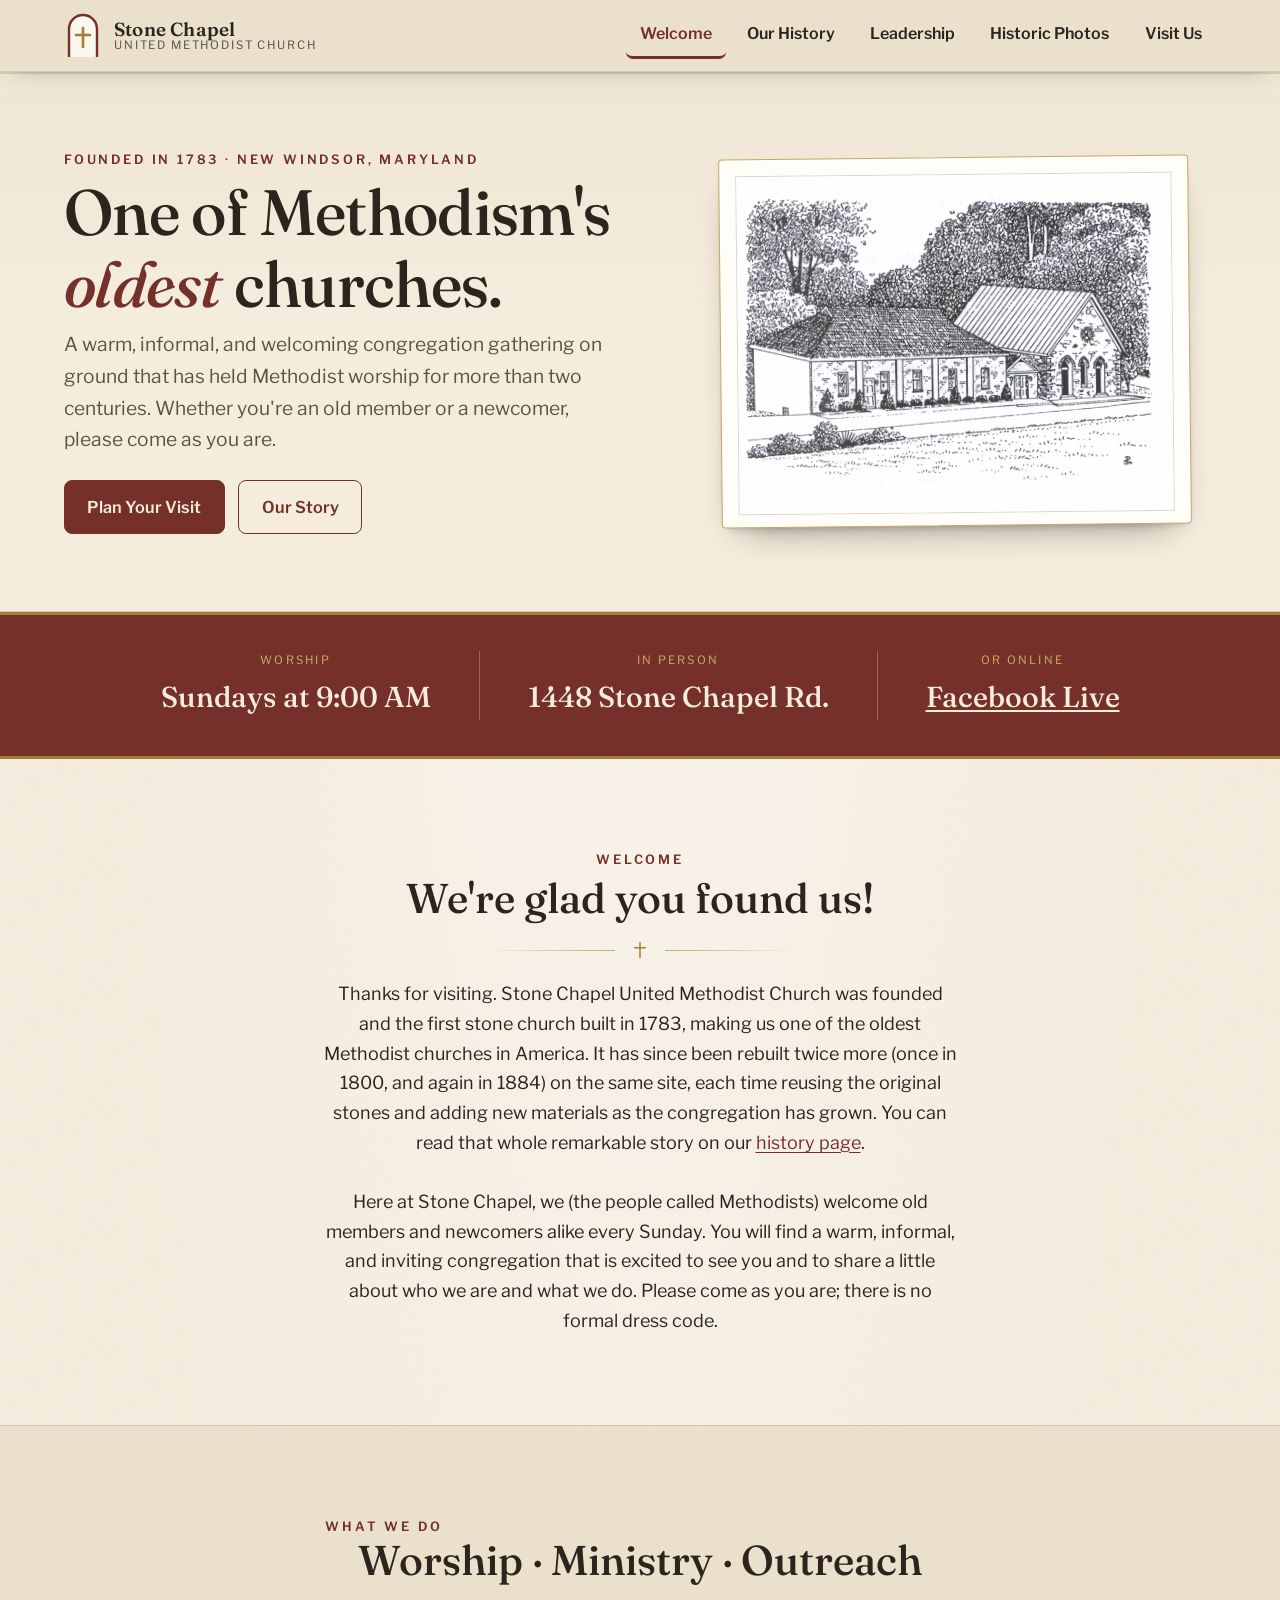
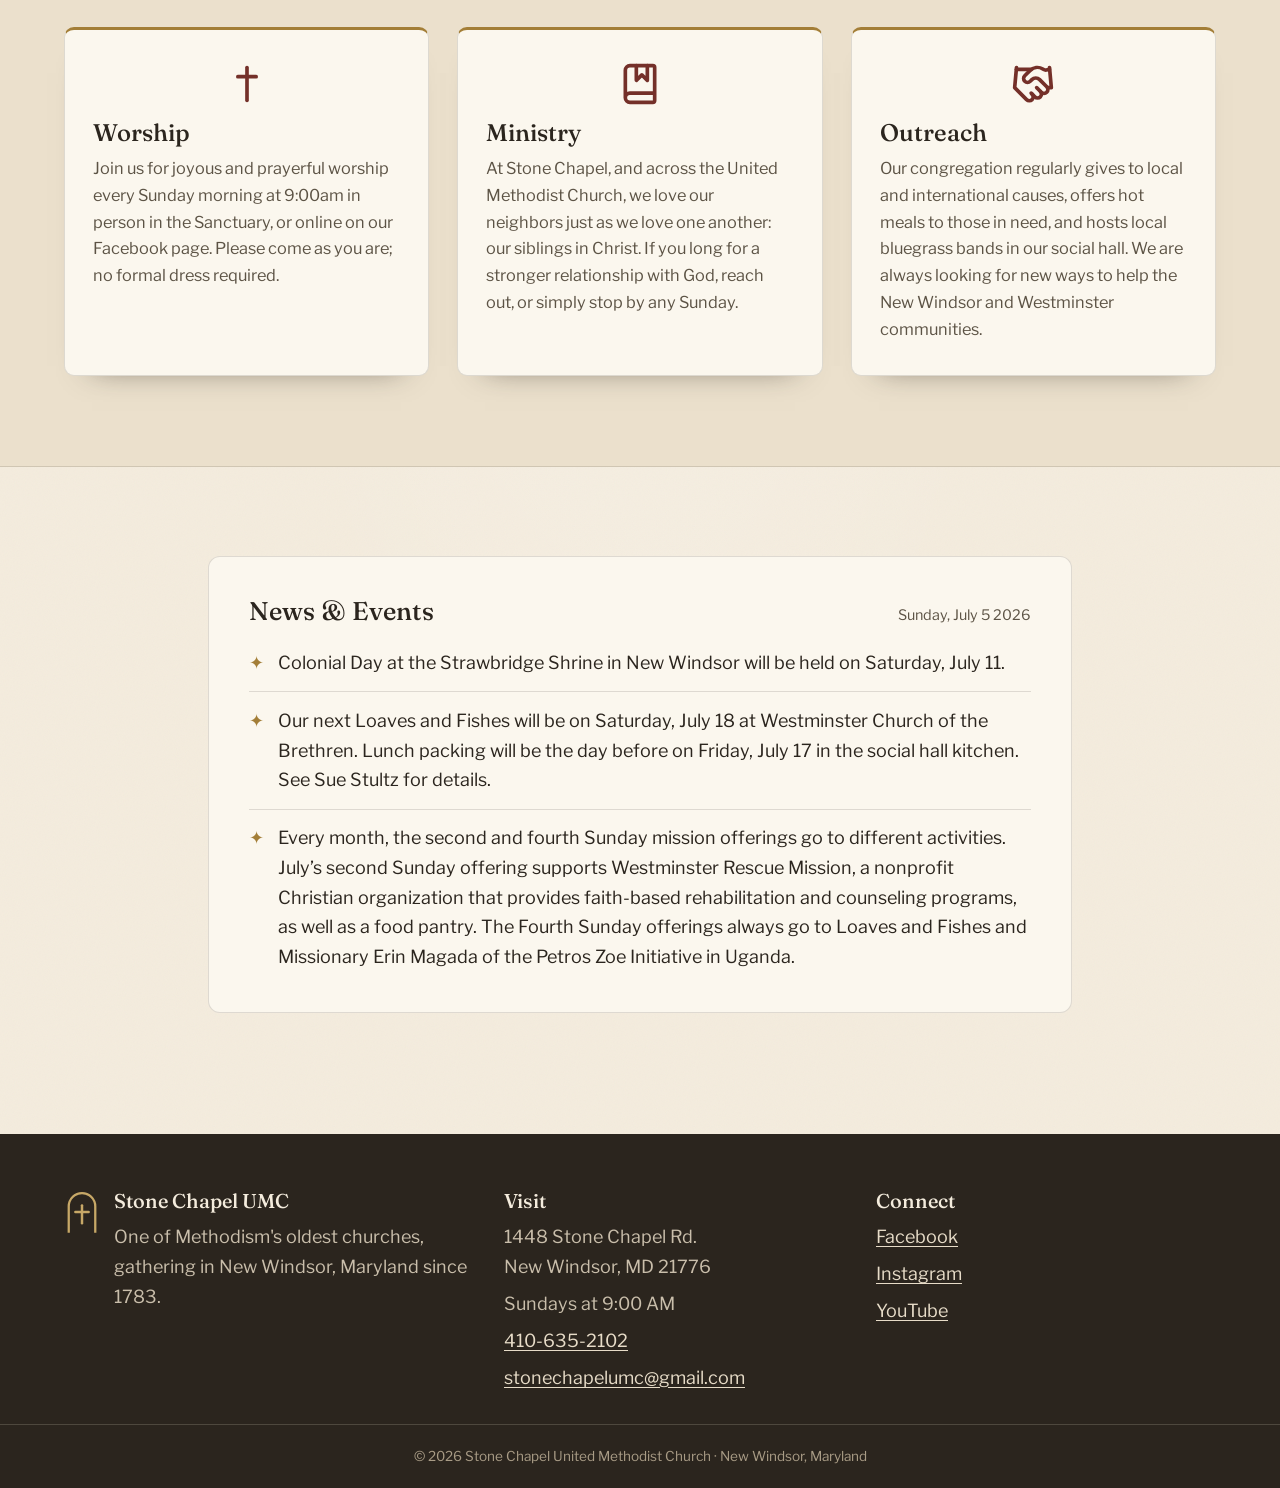
==== commit ff839c2c: "Updated with this week's announcements." ====
--- a/index.html
+++ b/index.html
@@ -313,26 +313,9 @@
                     <div class="news">
                         <div class="news-head">
                             <h3>News &amp; Events</h3>
-                            <span class="asof">Sunday, June 14 2026</span>
+                            <span class="asof">Sunday, July 5 2026</span>
                         </div>
                         <ul>
-                            <li>
-                                <p>
-                                    This is our final week of Bible study, taking place on Wednesday 6:30pm at New Hope UMC. This session is
-                                    based on Amy-Jill Levine’s book “Short Stories of Jesus: The Enigmatic Parables of a Controversial Rabbi.”
-                                </p>
-                            </li>
-                            <li>
-                                <p>
-                                    Pastor Megan's last Sunday is today. We're holding a celebration of our ministry together today at noon
-                                    in the fellowship hall. All are invited to attend.
-                                </p>
-                            </li>
-                            <li>
-                                <p>
-                                    The next Fourth Friday Family Fun Night will be held at New Hope on Friday, June 26 at 7pm.
-                                </p>
-                            </li>
                             <li>
                                 <p>
                                     Colonial Day at the Strawbridge Shrine in New Windsor will be held on Saturday, July 11. 
@@ -340,7 +323,12 @@
                             </li>
                             <li>
                                 <p>
-                                     Every month, the second and fourth Sunday mission offerings go to different activities. June’s second Sunday offering                                              supports Heifer International, which helps remote and poor communities around the world establish better and self-sustaining                                       local farming practices. The Fourth Sunday offerings always go to Loaves and Fishes and Missionary Erin Magada of the Petros                                       Zoe Initiative in Uganda.
+                                    Our next Loaves and Fishes will be on Saturday, July 18 at Westminster Church of the Brethren. Lunch packing will be the day                                       before on Friday, July 17 in the social hall kitchen. See Sue Stultz for details. 
+                                </p>
+                            </li>
+                            <li>
+                                <p>
+                                     Every month, the second and fourth Sunday mission offerings go to different activities. July’s second Sunday offering                                              supports Westminster Rescue Mission, a nonprofit Christian organization that provides faith-based rehabilitation and                                               counseling programs, as well as a food pantry. The Fourth Sunday offerings always go to Loaves and Fishes and Missionary Erin                                      Magada of the Petros Zoe Initiative in Uganda.
                                 </p>
                             </li>
                         </ul>
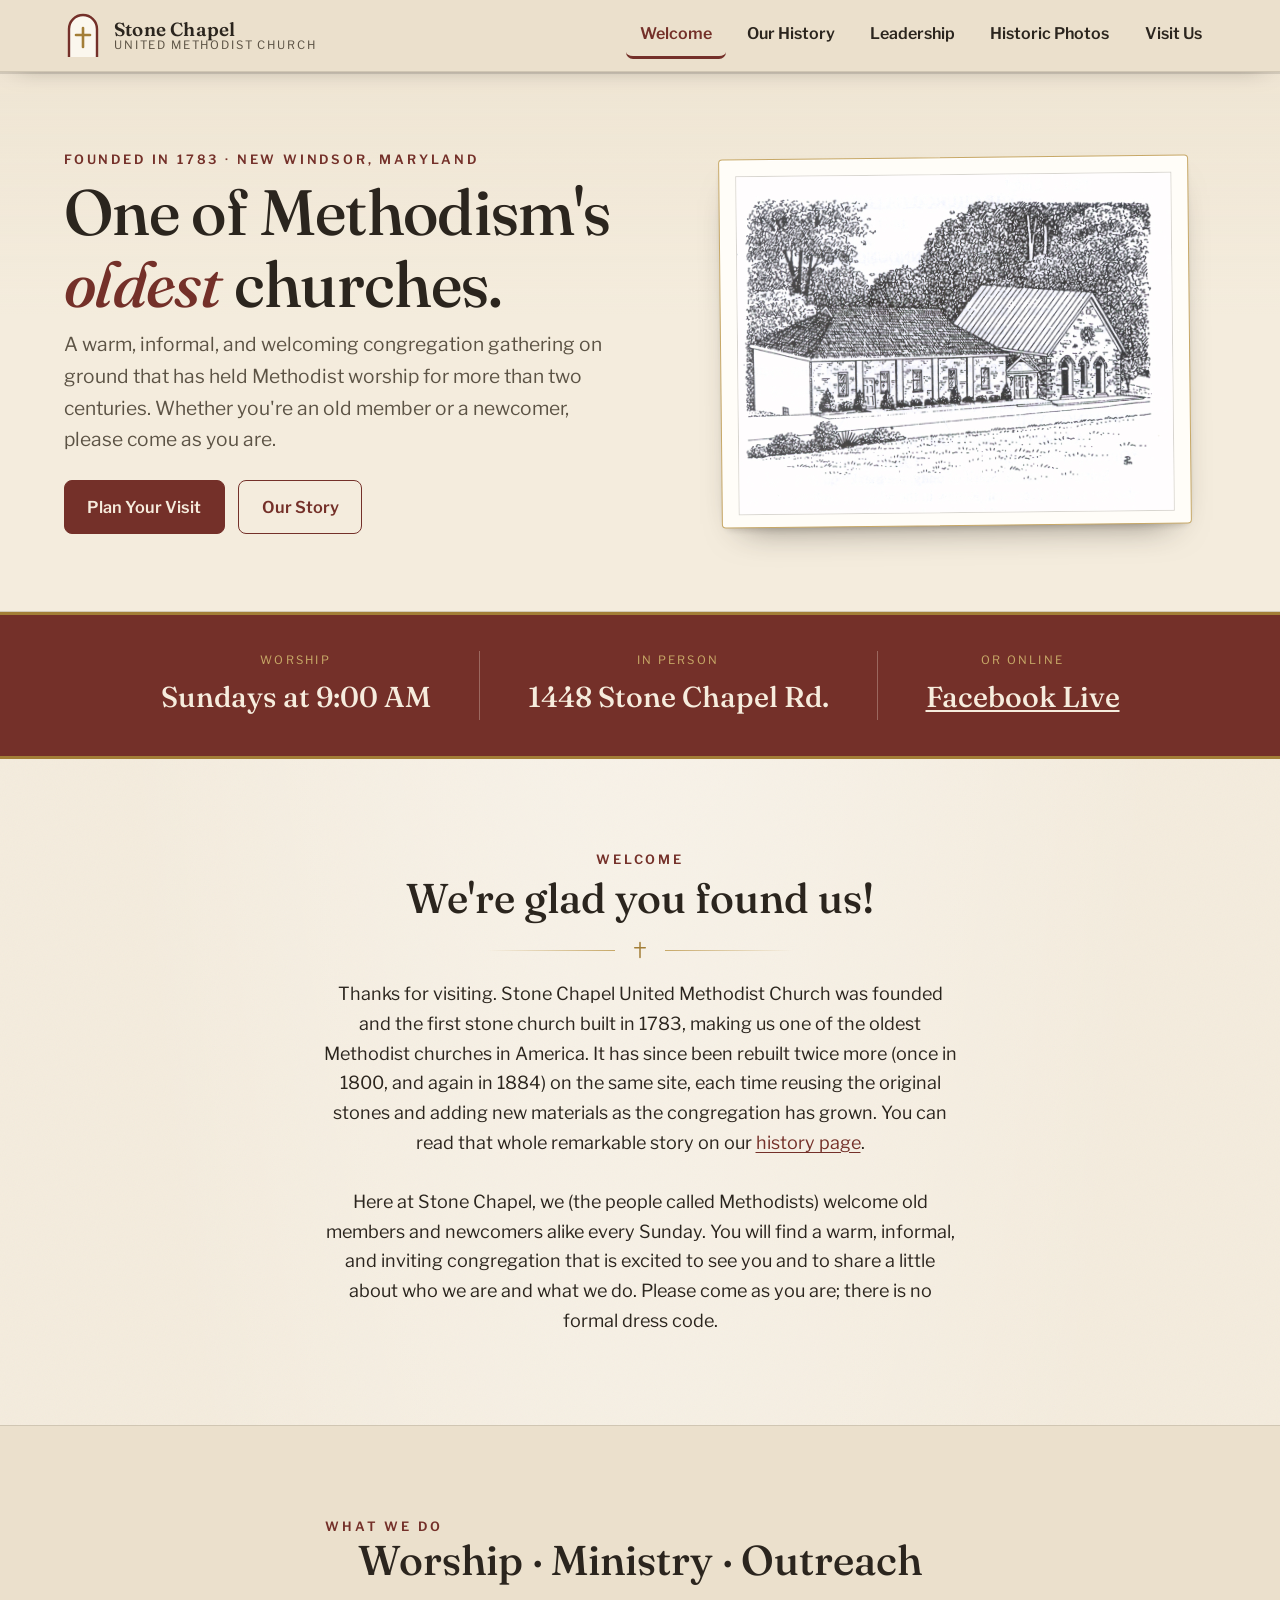
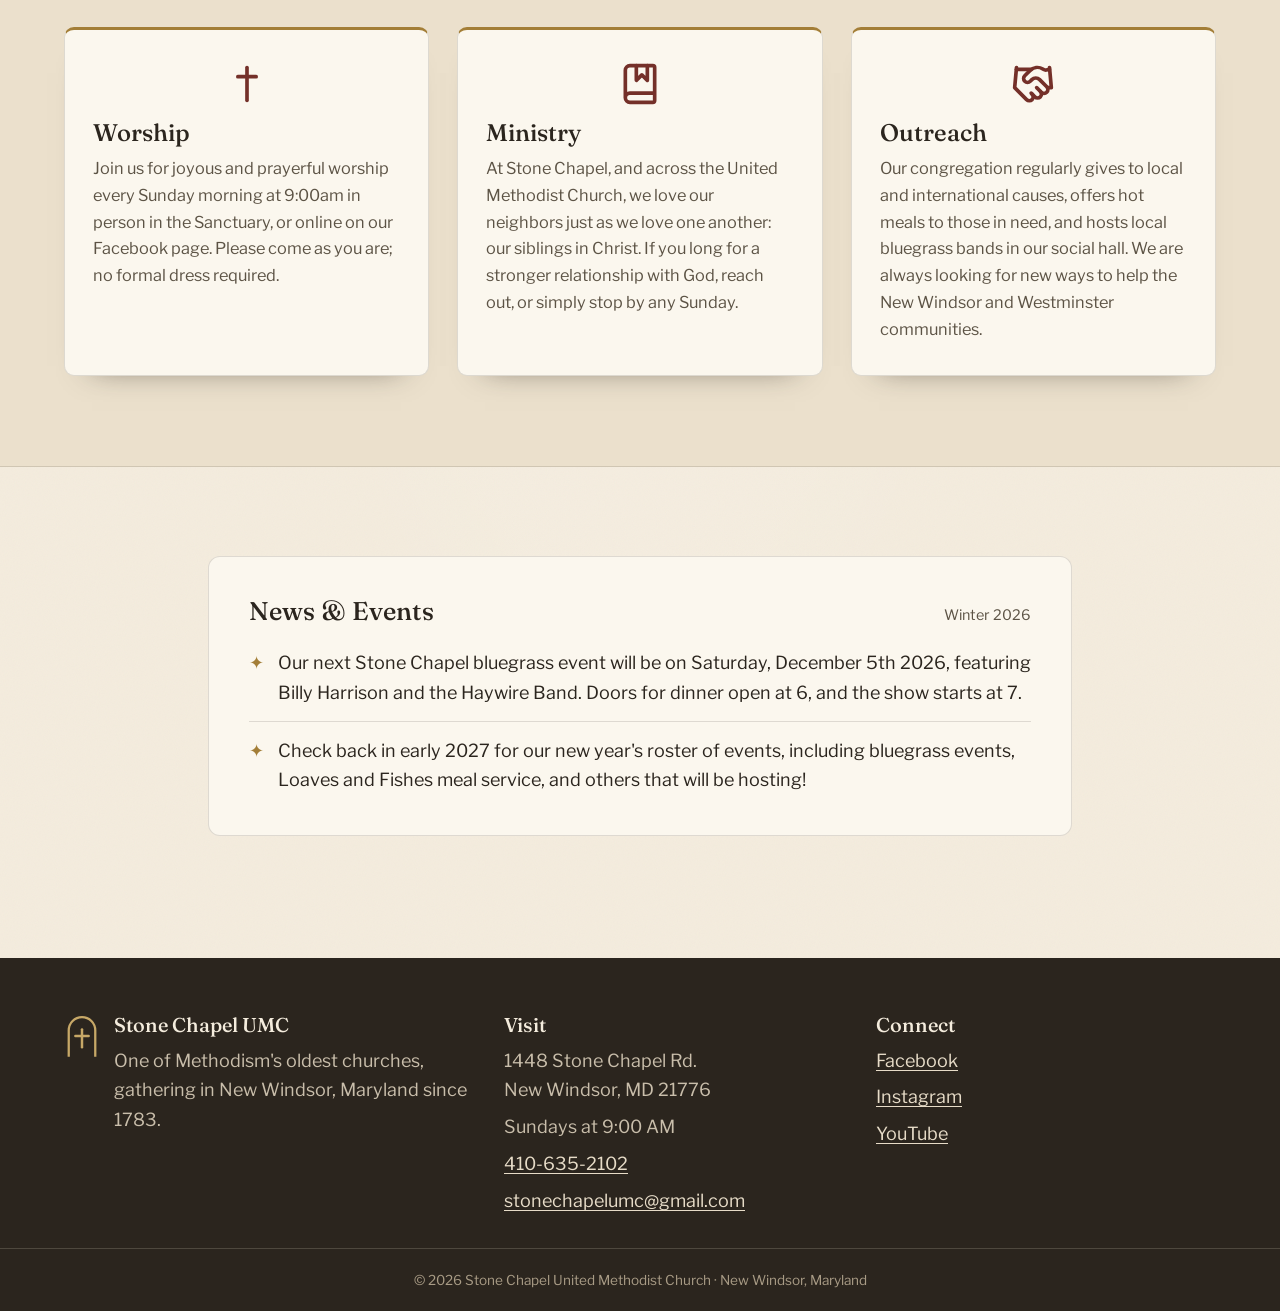
==== commit 9eefe75a: "Update index.html Updated this year's events." ====
--- a/index.html
+++ b/index.html
@@ -313,22 +313,17 @@
                     <div class="news">
                         <div class="news-head">
                             <h3>News &amp; Events</h3>
-                            <span class="asof">Sunday, July 5 2026</span>
+                            <span class="asof">Winter 2026</span>
                         </div>
                         <ul>
                             <li>
                                 <p>
-                                    Colonial Day at the Strawbridge Shrine in New Windsor will be held on Saturday, July 11. 
+                                    Our next Stone Chapel bluegrass event will be on Saturday, December 5th 2026, featuring Billy Harrison and the Haywire Band. Doors for dinner open at 6, and the show starts at 7.  
                                 </p>
                             </li>
                             <li>
                                 <p>
-                                    Our next Loaves and Fishes will be on Saturday, July 18 at Westminster Church of the Brethren. Lunch packing will be the day                                       before on Friday, July 17 in the social hall kitchen. See Sue Stultz for details. 
-                                </p>
-                            </li>
-                            <li>
-                                <p>
-                                     Every month, the second and fourth Sunday mission offerings go to different activities. July’s second Sunday offering                                              supports Westminster Rescue Mission, a nonprofit Christian organization that provides faith-based rehabilitation and                                               counseling programs, as well as a food pantry. The Fourth Sunday offerings always go to Loaves and Fishes and Missionary Erin                                      Magada of the Petros Zoe Initiative in Uganda.
+                                    Check back in early 2027 for our new year's roster of events, including bluegrass events, Loaves and Fishes meal service, and others that will be hosting! 
                                 </p>
                             </li>
                         </ul>
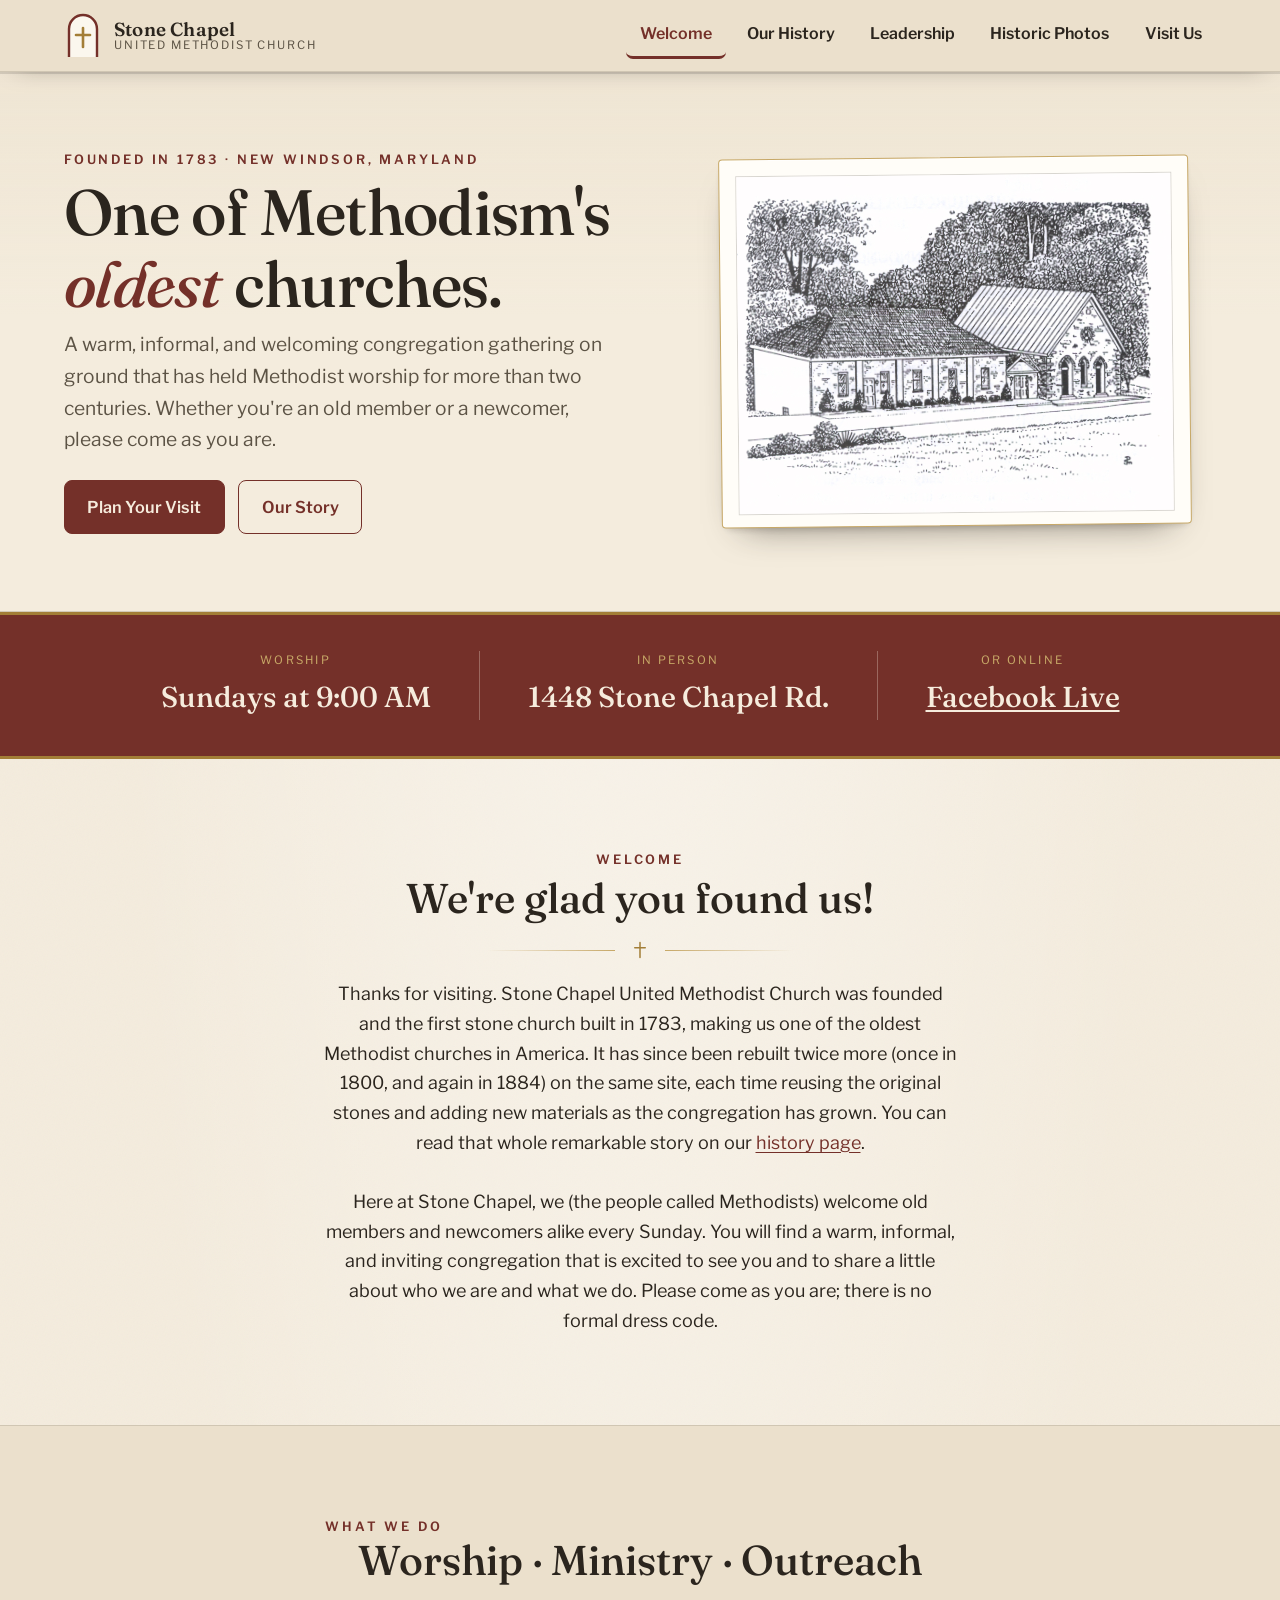
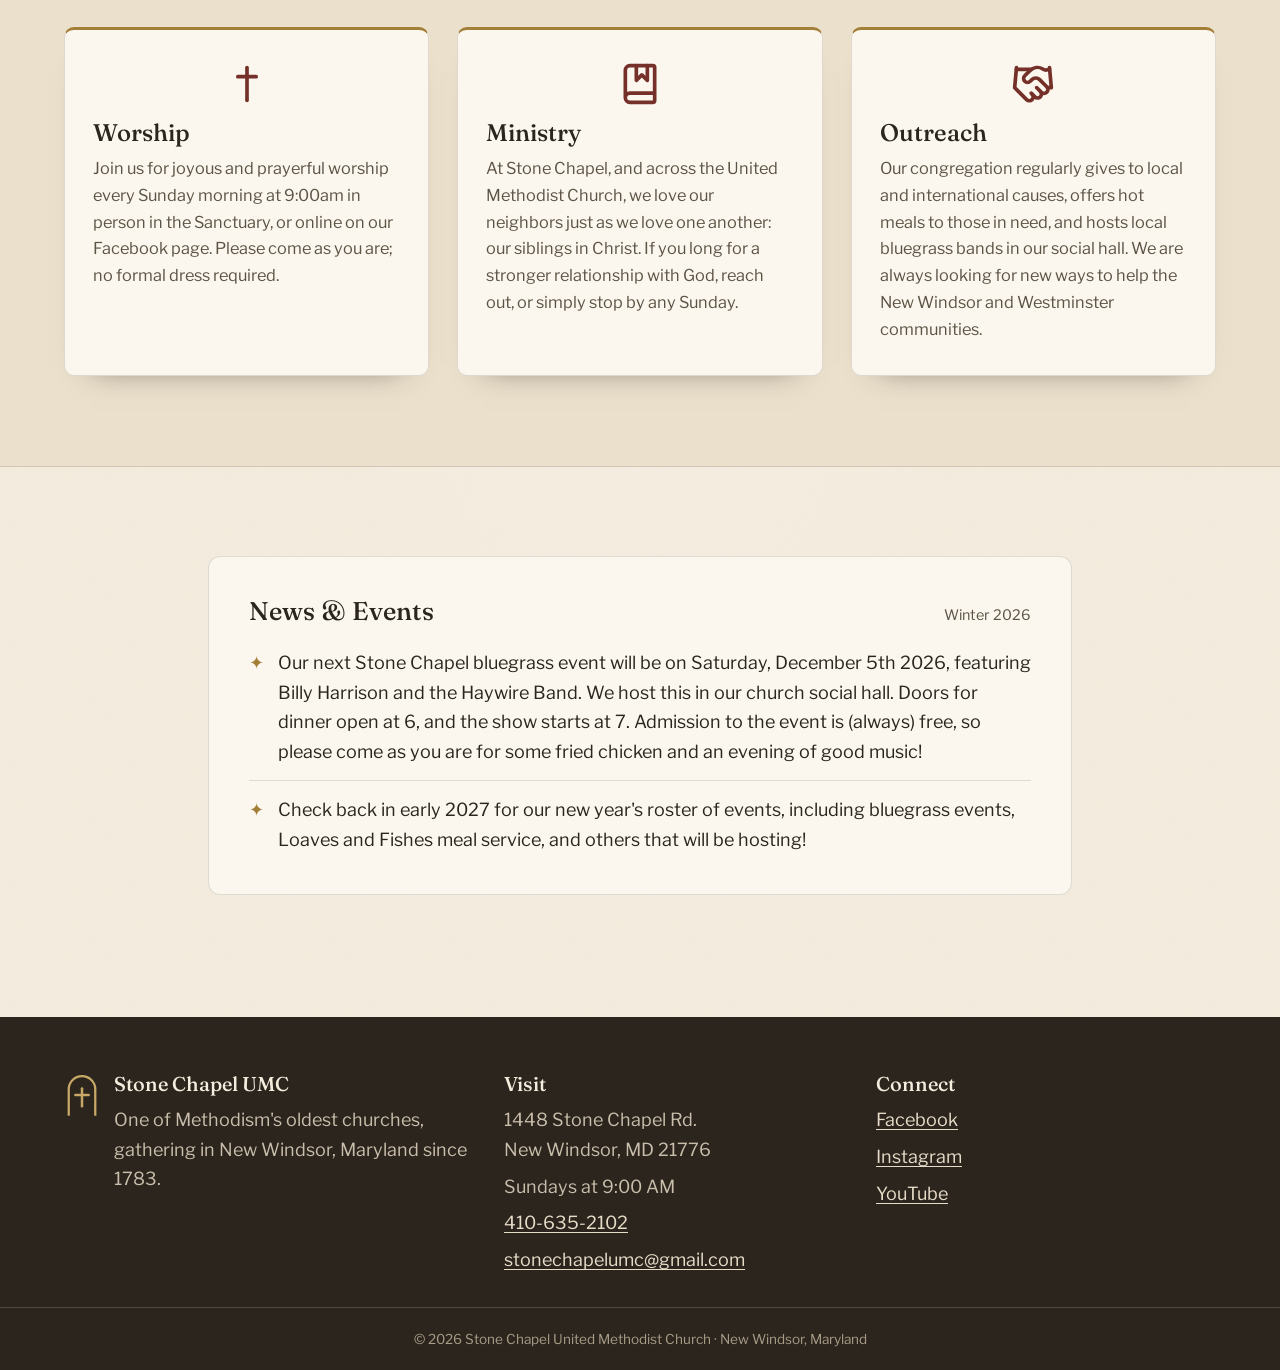
==== commit 7adf318a: "Update index.html Refined description of the bluegrass events." ====
--- a/index.html
+++ b/index.html
@@ -318,12 +318,15 @@
                         <ul>
                             <li>
                                 <p>
-                                    Our next Stone Chapel bluegrass event will be on Saturday, December 5th 2026, featuring Billy Harrison and the Haywire Band. Doors for dinner open at 6, and the show starts at 7.  
+                                    Our next Stone Chapel bluegrass event will be on Saturday, December 5th 2026, featuring Billy Harrison and the Haywire Band. 
+                                    We host this in our church social hall. Doors for dinner open at 6, and the show starts at 7. Admission to the event is 
+                                    (always) free, so please come as you are for some fried chicken and an evening of good music!  
                                 </p>
                             </li>
                             <li>
                                 <p>
-                                    Check back in early 2027 for our new year's roster of events, including bluegrass events, Loaves and Fishes meal service, and others that will be hosting! 
+                                    Check back in early 2027 for our new year's roster of events, including bluegrass events, Loaves and Fishes meal service, and 
+                                    others that will be hosting! 
                                 </p>
                             </li>
                         </ul>
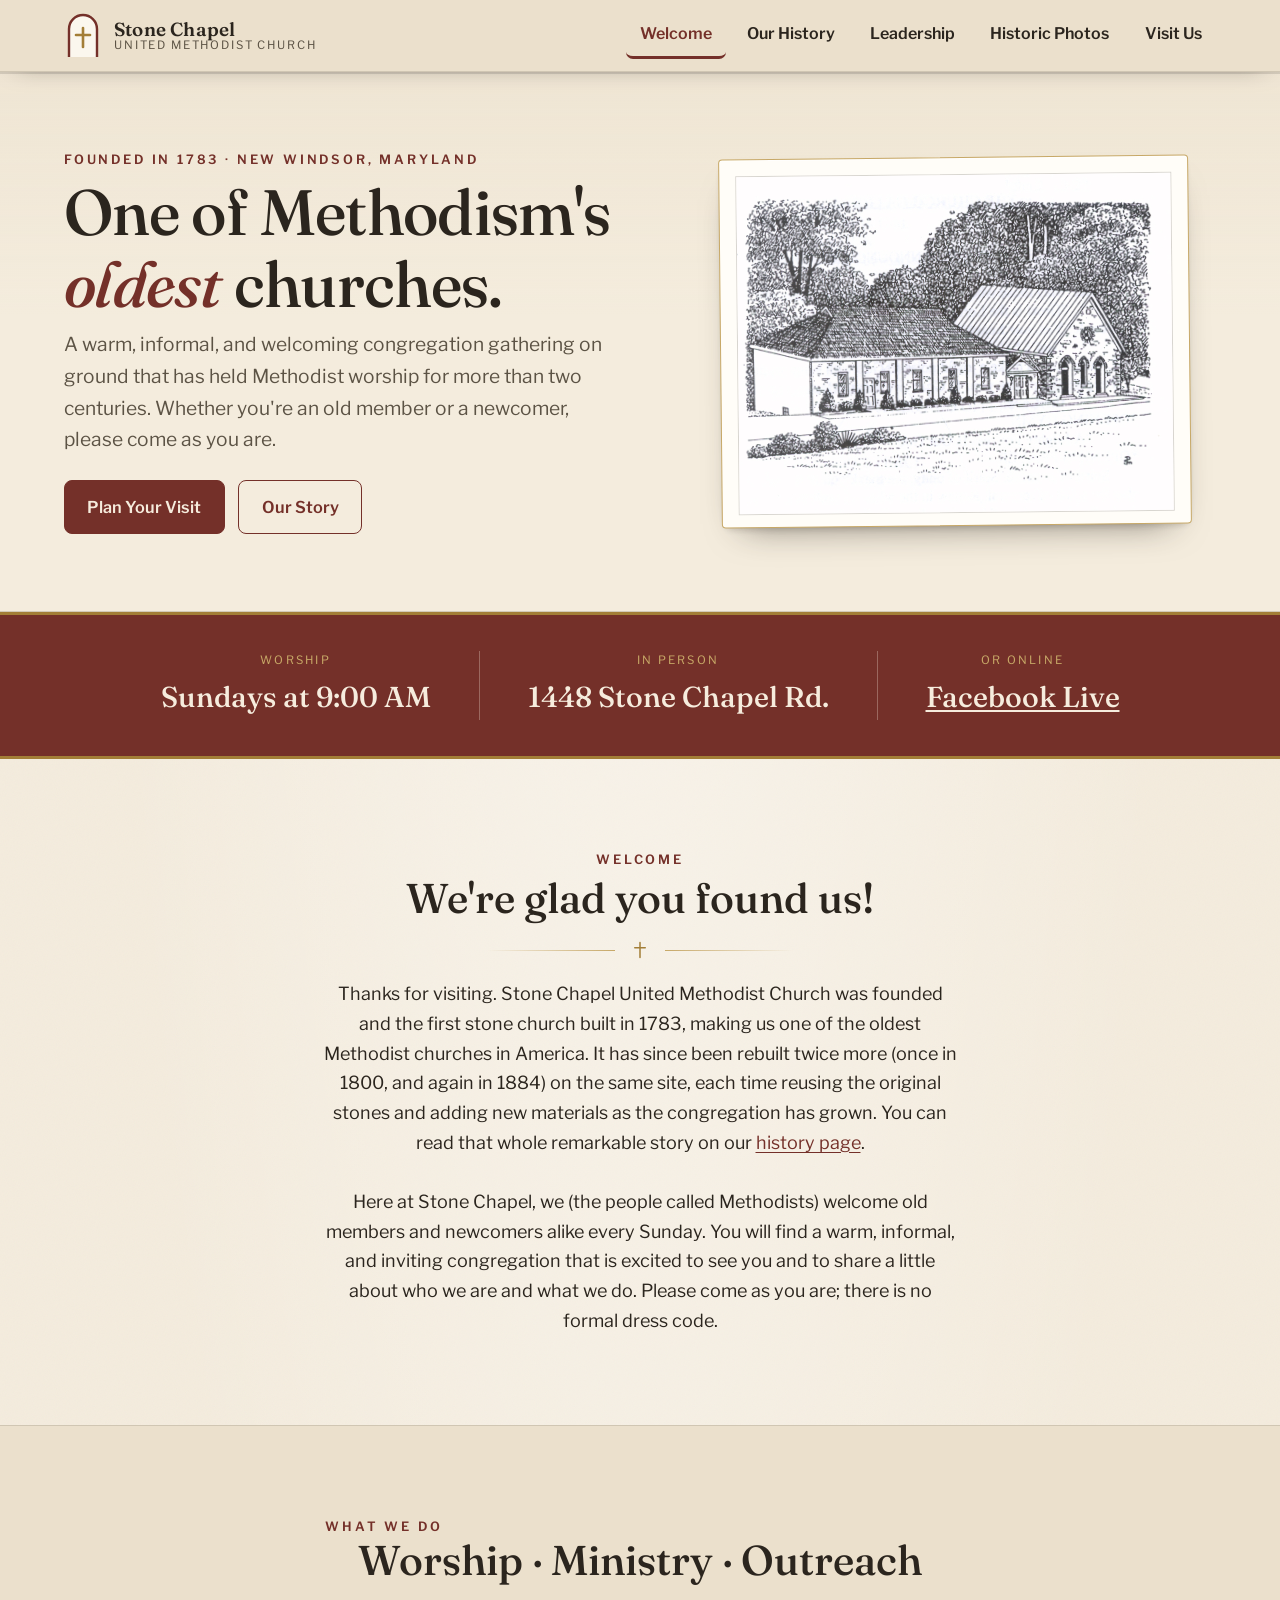
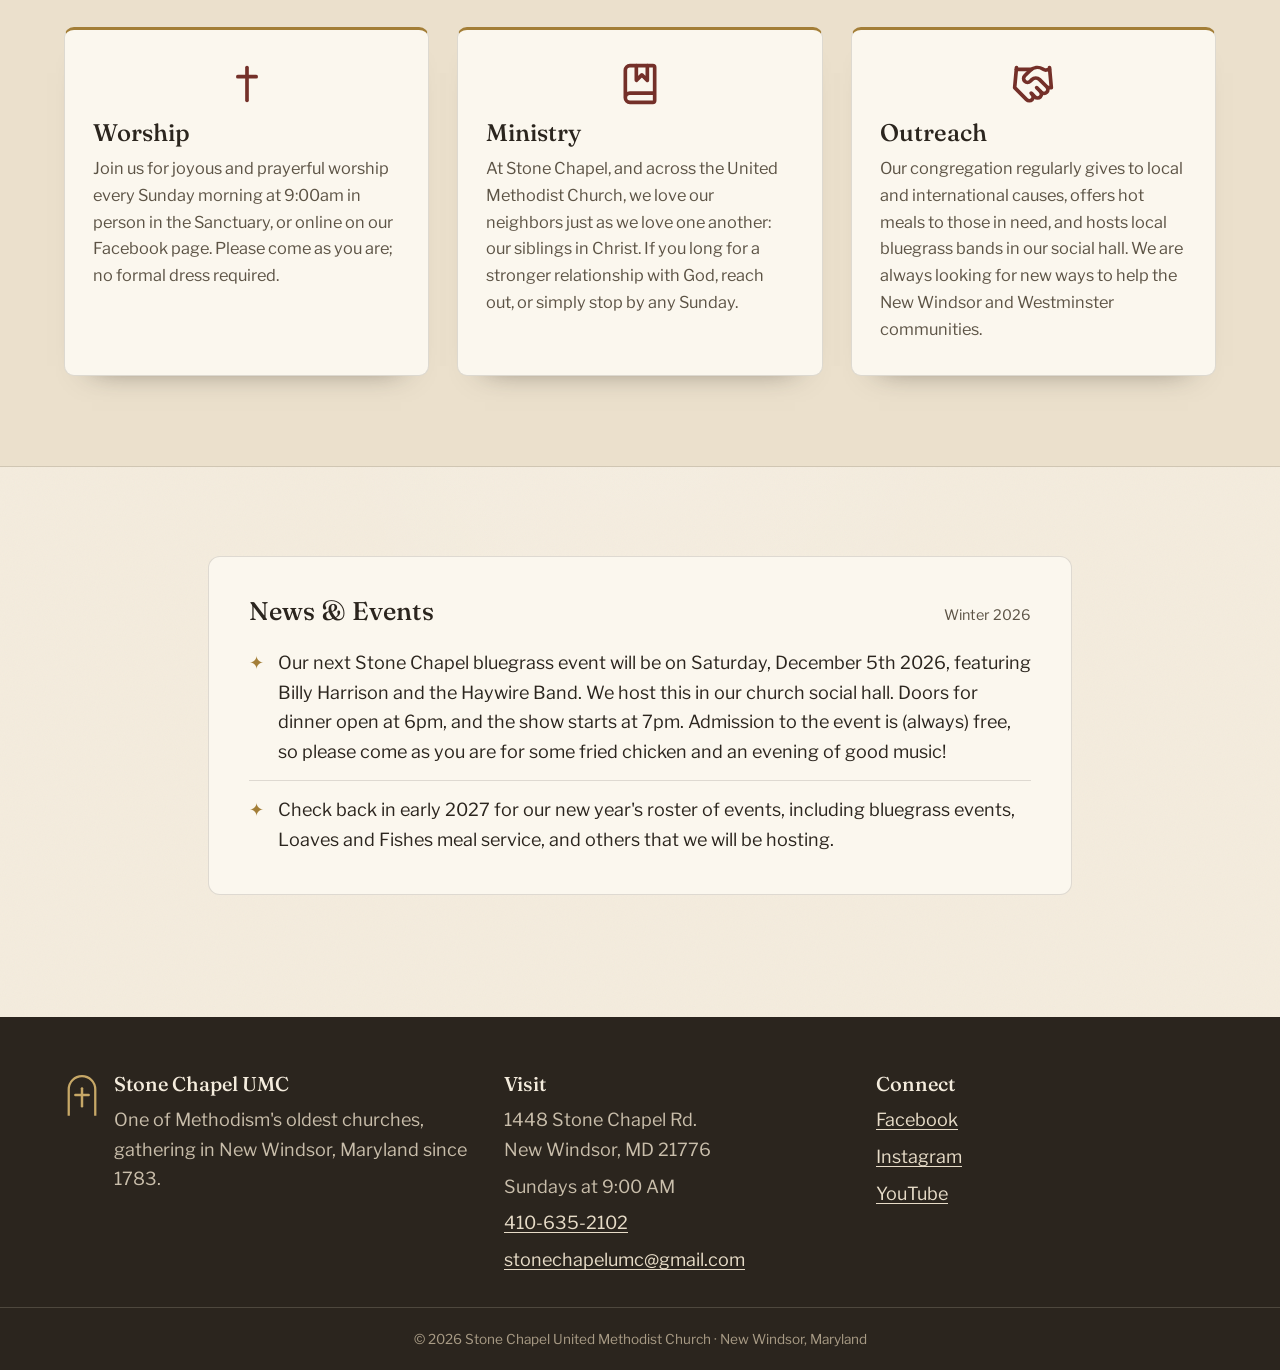
==== commit 1ee2af91: "Update index.html Fixed some punctuation." ====
--- a/index.html
+++ b/index.html
@@ -319,14 +319,14 @@
                             <li>
                                 <p>
                                     Our next Stone Chapel bluegrass event will be on Saturday, December 5th 2026, featuring Billy Harrison and the Haywire Band. 
-                                    We host this in our church social hall. Doors for dinner open at 6, and the show starts at 7. Admission to the event is 
+                                    We host this in our church social hall. Doors for dinner open at 6pm, and the show starts at 7pm. Admission to the event is 
                                     (always) free, so please come as you are for some fried chicken and an evening of good music!  
                                 </p>
                             </li>
                             <li>
                                 <p>
                                     Check back in early 2027 for our new year's roster of events, including bluegrass events, Loaves and Fishes meal service, and 
-                                    others that will be hosting! 
+                                    others that we will be hosting. 
                                 </p>
                             </li>
                         </ul>
